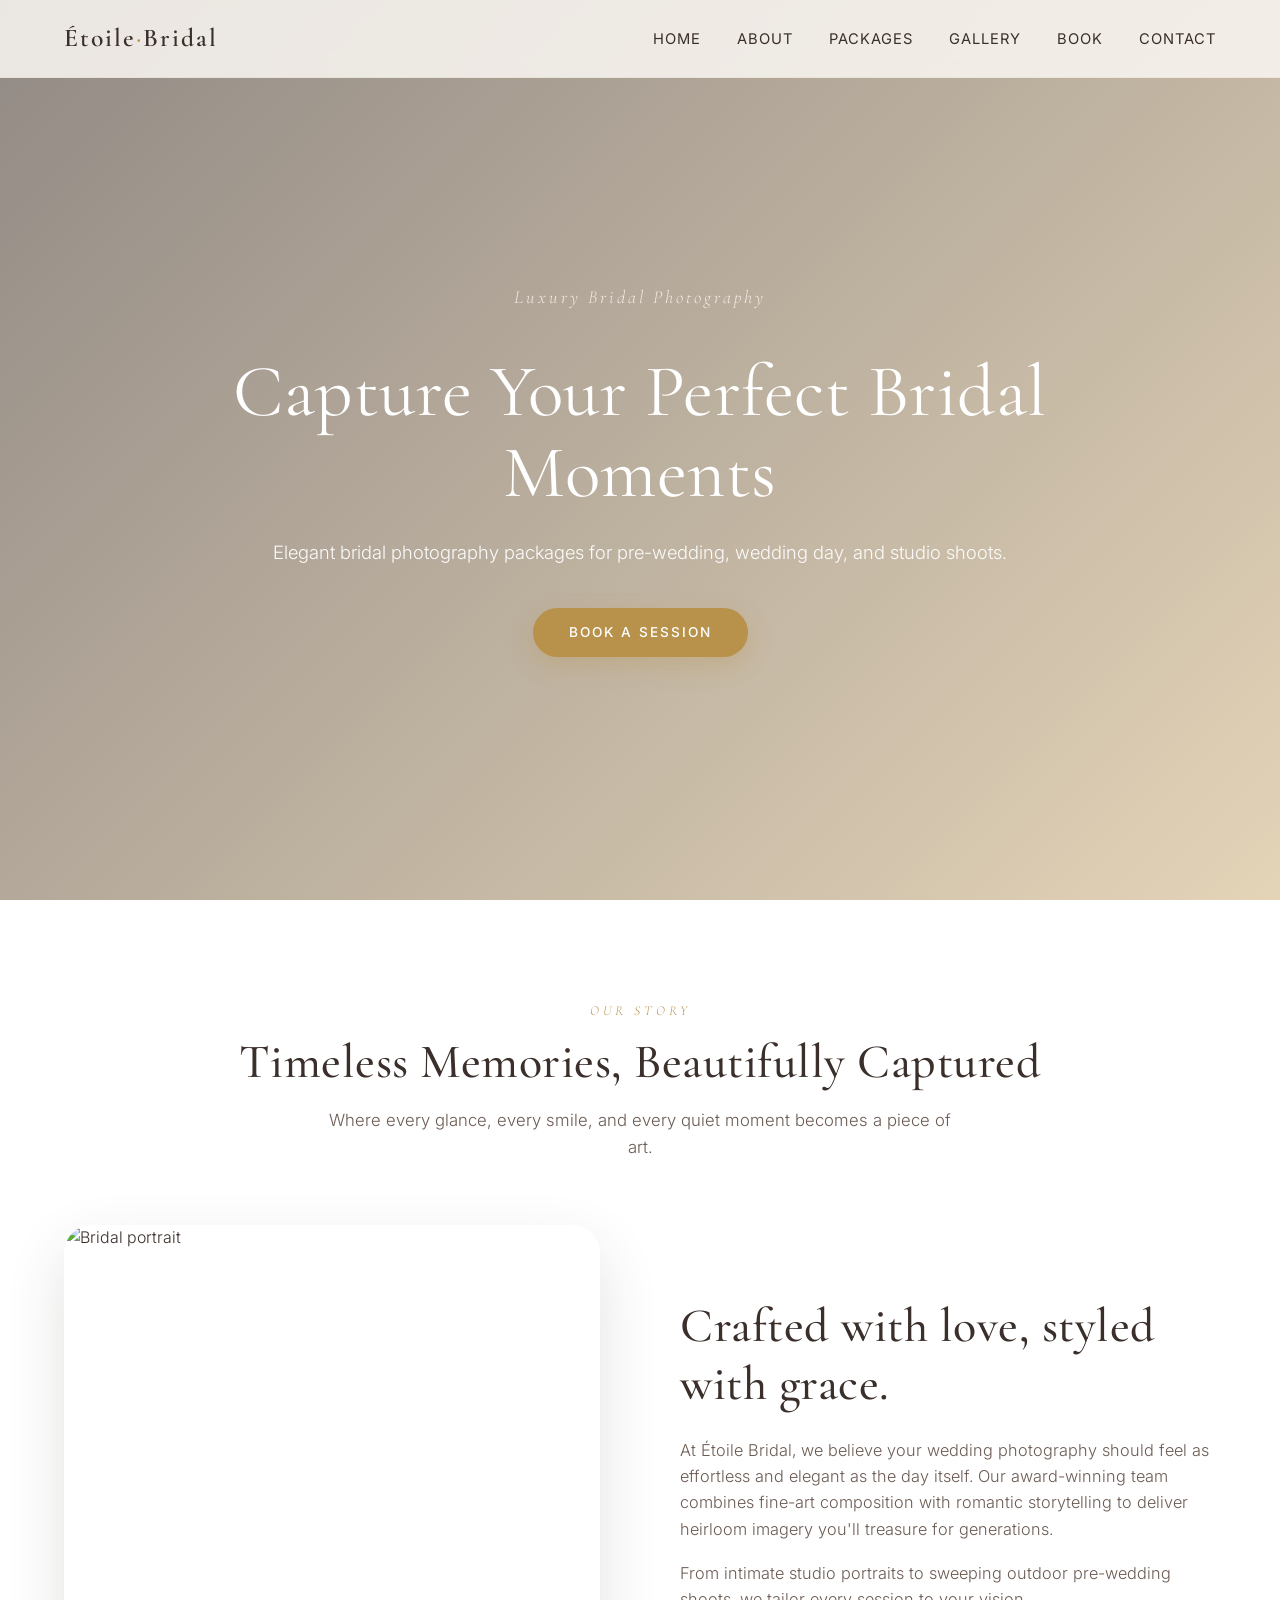
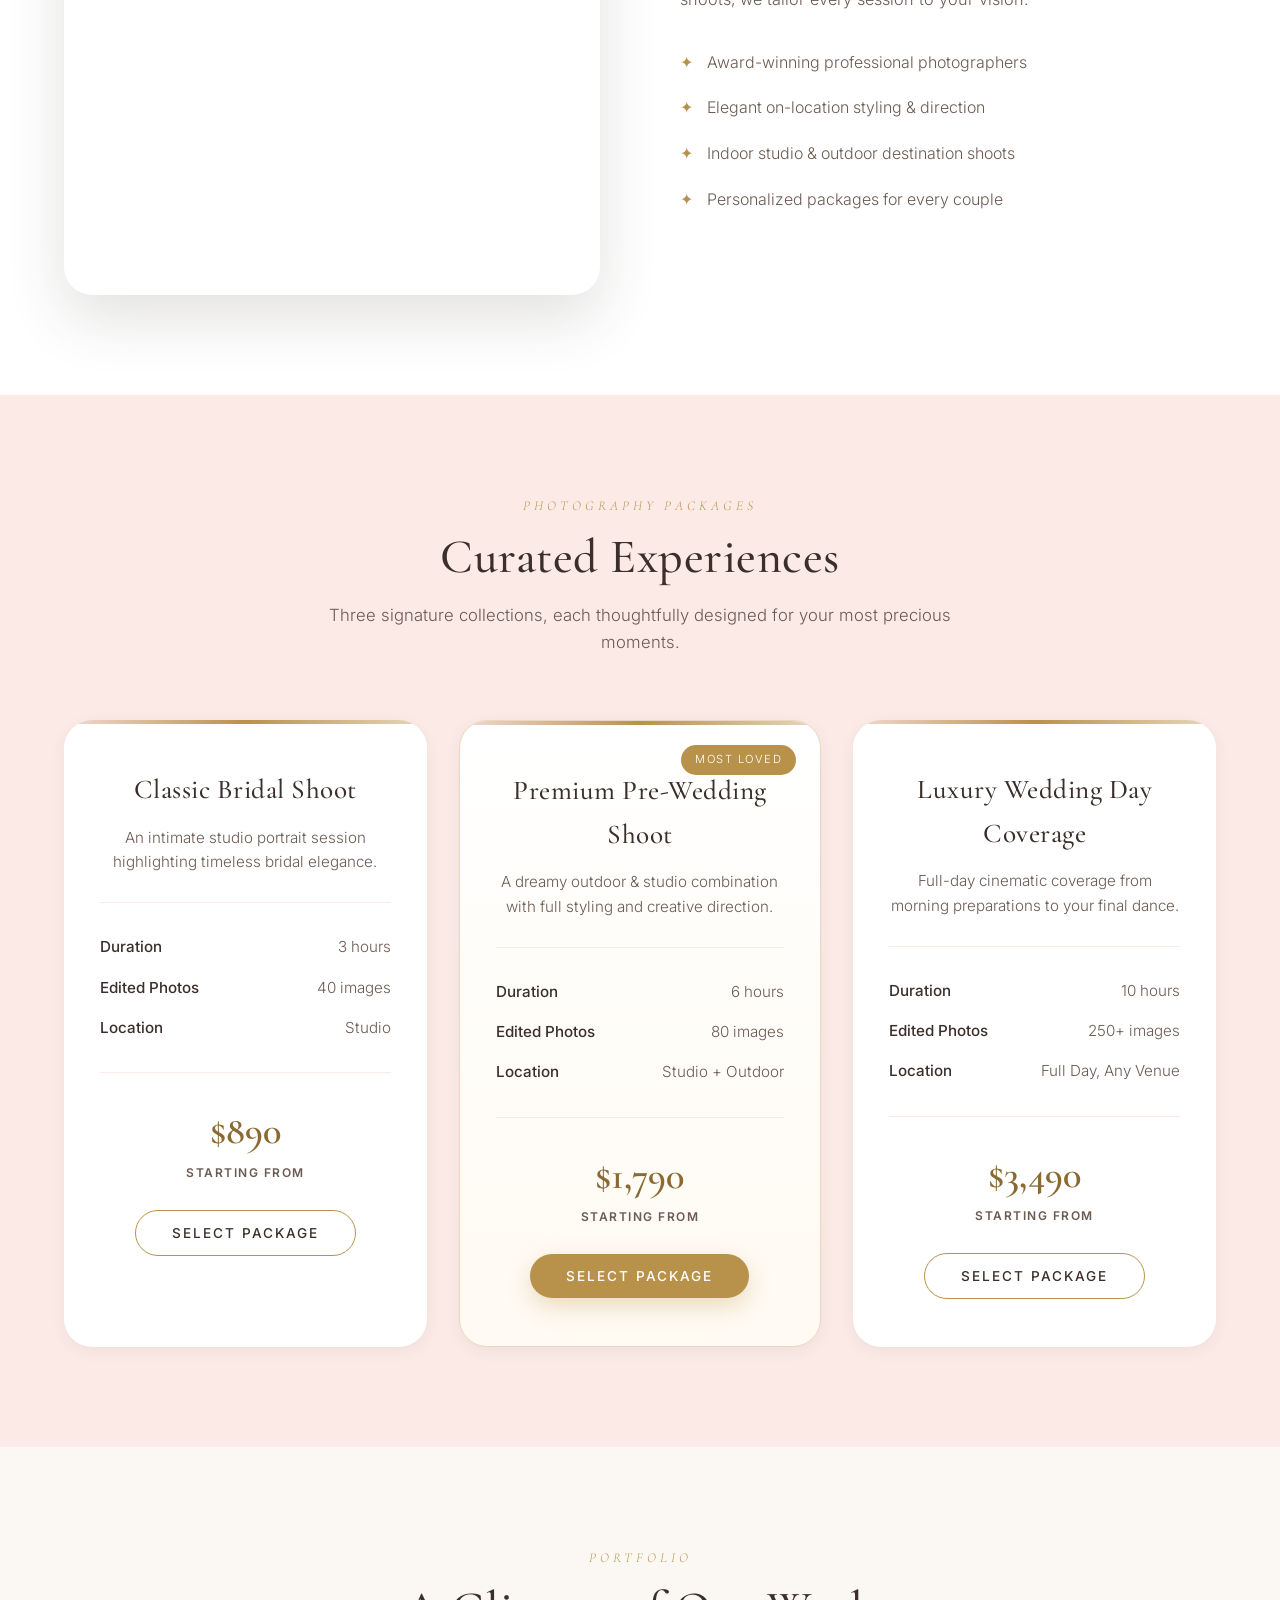
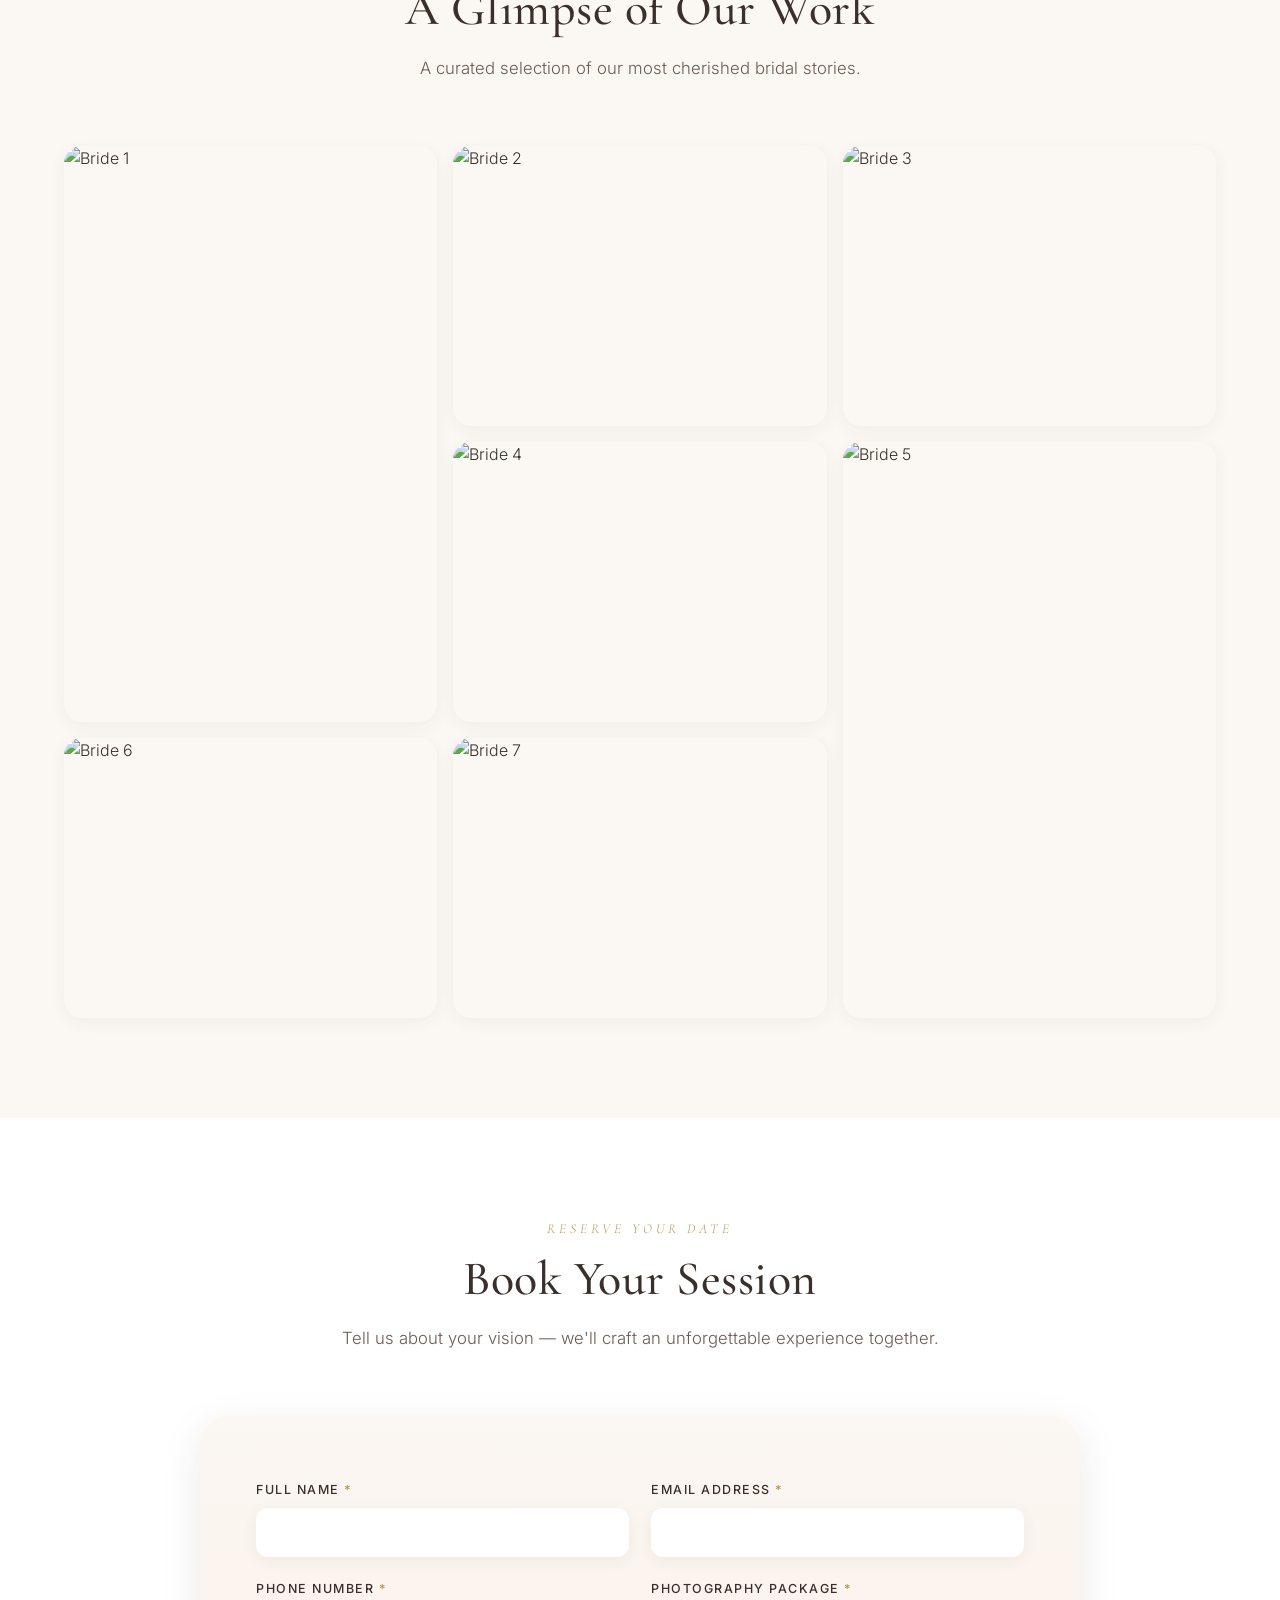
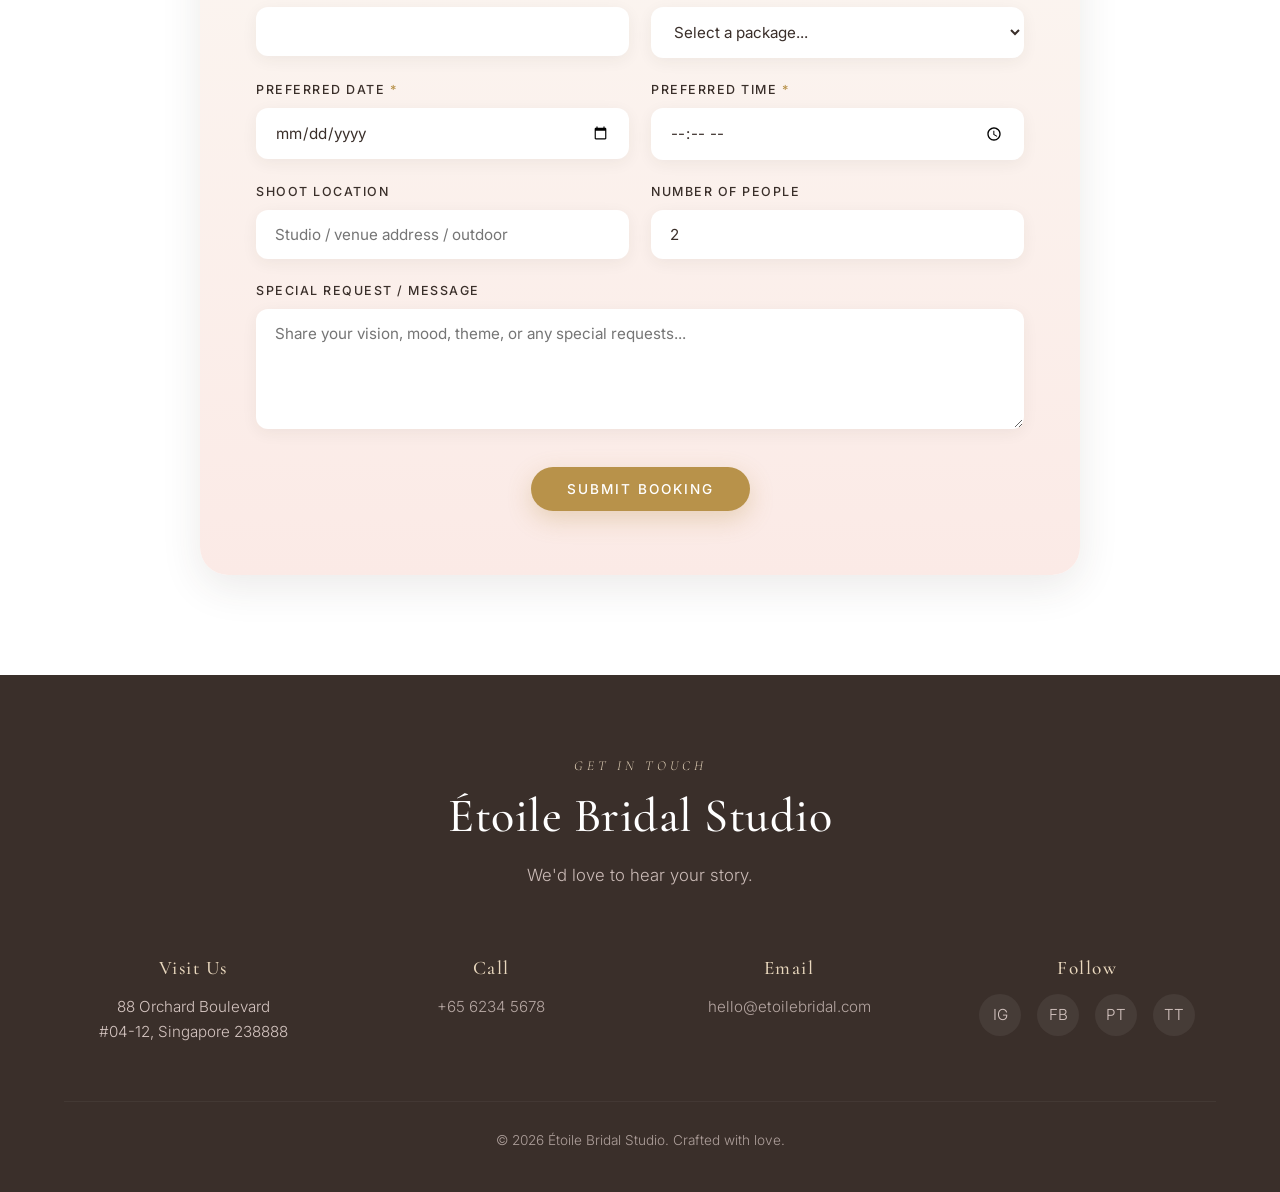
==== bride-booking/index.html @ 11cdf75c "chore: reorganize into per-project folders and add bride-booking - Move lead-generator files into le" ====
<!DOCTYPE html>
<html lang="en">
<head>
<meta charset="UTF-8" />
<meta name="viewport" content="width=device-width, initial-scale=1.0" />
<title>Étoile Bridal — Luxury Bridal Photography</title>
<link rel="preconnect" href="https://fonts.googleapis.com">
<link rel="preconnect" href="https://fonts.gstatic.com" crossorigin>
<link href="https://fonts.googleapis.com/css2?family=Cormorant+Garamond:wght@400;500;600;700&family=Inter:wght@300;400;500;600&display=swap" rel="stylesheet">
<style>
  :root {
    --blush: #f5d9d4;
    --blush-soft: #fbeae6;
    --ivory: #fbf7f2;
    --champagne: #e9d8be;
    --beige: #d9c4a7;
    --gold: #b8924a;
    --gold-dark: #8a6a31;
    --text: #3a2f2a;
    --text-soft: #6b5b53;
    --white: #ffffff;
    --shadow-sm: 0 4px 16px rgba(58, 47, 42, 0.06);
    --shadow-md: 0 12px 40px rgba(58, 47, 42, 0.10);
    --shadow-lg: 0 24px 60px rgba(58, 47, 42, 0.14);
    --radius: 18px;
    --radius-lg: 28px;
    --serif: 'Cormorant Garamond', 'Times New Roman', serif;
    --sans: 'Inter', system-ui, -apple-system, sans-serif;
  }

  * { box-sizing: border-box; margin: 0; padding: 0; }
  html { scroll-behavior: smooth; }
  body {
    font-family: var(--sans);
    color: var(--text);
    background: var(--ivory);
    line-height: 1.6;
    font-weight: 300;
    -webkit-font-smoothing: antialiased;
  }
  img { display: block; max-width: 100%; }

  h1, h2, h3 {
    font-family: var(--serif);
    font-weight: 500;
    color: var(--text);
    letter-spacing: 0.5px;
  }
  h1 { font-size: clamp(2.4rem, 6vw, 4.6rem); line-height: 1.1; }
  h2 { font-size: clamp(2rem, 4vw, 3rem); line-height: 1.2; }
  h3 { font-size: 1.5rem; }

  .container {
    max-width: 1200px;
    margin: 0 auto;
    padding: 0 24px;
  }

  /* ===== Navigation ===== */
  .nav {
    position: fixed;
    top: 0; left: 0; right: 0;
    background: rgba(251, 247, 242, 0.85);
    backdrop-filter: blur(14px);
    -webkit-backdrop-filter: blur(14px);
    z-index: 1000;
    transition: box-shadow 0.3s ease, background 0.3s ease;
    border-bottom: 1px solid rgba(184, 146, 74, 0.08);
  }
  .nav.scrolled { box-shadow: var(--shadow-sm); background: rgba(251, 247, 242, 0.95); }
  .nav-inner {
    display: flex;
    align-items: center;
    justify-content: space-between;
    padding: 18px 24px;
    max-width: 1200px;
    margin: 0 auto;
  }
  .logo {
    font-family: var(--serif);
    font-size: 1.6rem;
    font-weight: 600;
    color: var(--text);
    letter-spacing: 2px;
    text-decoration: none;
  }
  .logo span { color: var(--gold); font-style: italic; }

  .nav-links {
    display: flex;
    gap: 36px;
    list-style: none;
  }
  .nav-links a {
    color: var(--text);
    text-decoration: none;
    font-size: 0.92rem;
    font-weight: 400;
    letter-spacing: 1px;
    text-transform: uppercase;
    position: relative;
    transition: color 0.25s;
  }
  .nav-links a::after {
    content: '';
    position: absolute;
    left: 0; bottom: -6px;
    width: 0; height: 1px;
    background: var(--gold);
    transition: width 0.3s ease;
  }
  .nav-links a:hover { color: var(--gold); }
  .nav-links a:hover::after { width: 100%; }

  .hamburger {
    display: none;
    background: none;
    border: none;
    cursor: pointer;
    width: 32px;
    height: 32px;
    flex-direction: column;
    justify-content: center;
    gap: 6px;
  }
  .hamburger span {
    display: block;
    width: 24px;
    height: 1.5px;
    background: var(--text);
    transition: all 0.3s ease;
  }
  .hamburger.active span:nth-child(1) { transform: translateY(8px) rotate(45deg); }
  .hamburger.active span:nth-child(2) { opacity: 0; }
  .hamburger.active span:nth-child(3) { transform: translateY(-7px) rotate(-45deg); }

  /* ===== Buttons ===== */
  .btn {
    display: inline-block;
    padding: 14px 36px;
    font-family: var(--sans);
    font-size: 0.85rem;
    font-weight: 500;
    letter-spacing: 2px;
    text-transform: uppercase;
    text-decoration: none;
    border: none;
    cursor: pointer;
    border-radius: 50px;
    transition: all 0.3s ease;
  }
  .btn-primary {
    background: var(--gold);
    color: var(--white);
    box-shadow: 0 8px 24px rgba(184, 146, 74, 0.3);
  }
  .btn-primary:hover {
    background: var(--gold-dark);
    transform: translateY(-2px);
    box-shadow: 0 12px 32px rgba(184, 146, 74, 0.4);
  }
  .btn-outline {
    background: transparent;
    color: var(--text);
    border: 1.5px solid var(--gold);
  }
  .btn-outline:hover {
    background: var(--gold);
    color: var(--white);
  }

  /* ===== Hero ===== */
  .hero {
    position: relative;
    min-height: 100vh;
    display: flex;
    align-items: center;
    justify-content: center;
    text-align: center;
    color: var(--white);
    overflow: hidden;
    padding: 120px 24px 80px;
  }
  .hero::before {
    content: '';
    position: absolute;
    inset: 0;
    background-image: url('https://images.unsplash.com/photo-1519741497674-611481863552?auto=format&fit=crop&w=2000&q=80');
    background-size: cover;
    background-position: center;
    z-index: -2;
  }
  .hero::after {
    content: '';
    position: absolute;
    inset: 0;
    background: linear-gradient(135deg, rgba(58, 47, 42, 0.55), rgba(184, 146, 74, 0.35));
    z-index: -1;
  }
  .hero-content { max-width: 820px; }
  .hero-eyebrow {
    font-family: var(--serif);
    font-style: italic;
    font-size: 1.2rem;
    color: var(--blush-soft);
    margin-bottom: 18px;
    letter-spacing: 3px;
  }
  .hero h1 {
    color: var(--white);
    margin-bottom: 24px;
    font-weight: 400;
  }
  .hero p {
    font-size: 1.15rem;
    margin-bottom: 40px;
    opacity: 0.95;
    font-weight: 300;
  }

  /* ===== Section base ===== */
  section {
    padding: 100px 0;
  }
  .section-eyebrow {
    text-align: center;
    font-family: var(--serif);
    font-style: italic;
    color: var(--gold);
    letter-spacing: 4px;
    text-transform: uppercase;
    font-size: 0.85rem;
    margin-bottom: 12px;
  }
  .section-title {
    text-align: center;
    margin-bottom: 16px;
  }
  .section-subtitle {
    text-align: center;
    color: var(--text-soft);
    max-width: 640px;
    margin: 0 auto 64px;
    font-size: 1.05rem;
  }

  /* ===== About ===== */
  .about { background: var(--white); }
  .about-grid {
    display: grid;
    grid-template-columns: 1fr 1fr;
    gap: 80px;
    align-items: center;
  }
  .about-image {
    position: relative;
    border-radius: var(--radius-lg);
    overflow: hidden;
    box-shadow: var(--shadow-lg);
    aspect-ratio: 4/5;
  }
  .about-image img { width: 100%; height: 100%; object-fit: cover; }
  .about-text h2 { margin-bottom: 24px; }
  .about-text p {
    color: var(--text-soft);
    margin-bottom: 18px;
    font-size: 1.02rem;
  }
  .about-features {
    list-style: none;
    margin-top: 28px;
  }
  .about-features li {
    padding: 10px 0;
    color: var(--text-soft);
    display: flex;
    align-items: center;
    gap: 14px;
  }
  .about-features li::before {
    content: '✦';
    color: var(--gold);
    font-size: 1rem;
  }

  /* ===== Packages ===== */
  .packages { background: var(--blush-soft); }
  .package-grid {
    display: grid;
    grid-template-columns: repeat(auto-fit, minmax(300px, 1fr));
    gap: 32px;
  }
  .package-card {
    background: var(--white);
    border-radius: var(--radius-lg);
    padding: 48px 36px;
    text-align: center;
    box-shadow: var(--shadow-sm);
    transition: transform 0.4s ease, box-shadow 0.4s ease;
    position: relative;
    overflow: hidden;
  }
  .package-card::before {
    content: '';
    position: absolute;
    top: 0; left: 0; right: 0;
    height: 4px;
    background: linear-gradient(90deg, var(--blush), var(--gold), var(--champagne));
  }
  .package-card:hover {
    transform: translateY(-10px);
    box-shadow: var(--shadow-lg);
  }
  .package-card.featured {
    background: linear-gradient(180deg, var(--white), #fffaf2);
    border: 1px solid var(--champagne);
  }
  .package-badge {
    position: absolute;
    top: 24px;
    right: 24px;
    background: var(--gold);
    color: var(--white);
    font-size: 0.7rem;
    letter-spacing: 1.5px;
    text-transform: uppercase;
    padding: 6px 14px;
    border-radius: 50px;
  }
  .package-card h3 {
    margin-bottom: 14px;
    font-size: 1.7rem;
  }
  .package-desc {
    color: var(--text-soft);
    font-size: 0.95rem;
    margin-bottom: 28px;
    min-height: 48px;
  }
  .package-meta {
    list-style: none;
    margin: 28px 0;
    text-align: left;
    border-top: 1px solid var(--blush-soft);
    border-bottom: 1px solid var(--blush-soft);
    padding: 24px 0;
  }
  .package-meta li {
    padding: 8px 0;
    color: var(--text-soft);
    font-size: 0.95rem;
    display: flex;
    justify-content: space-between;
  }
  .package-meta li span:first-child { color: var(--text); font-weight: 500; }
  .package-price {
    font-family: var(--serif);
    font-size: 2.4rem;
    color: var(--gold-dark);
    margin: 18px 0 6px;
    font-weight: 600;
  }
  .package-price small {
    font-family: var(--sans);
    font-size: 0.75rem;
    color: var(--text-soft);
    letter-spacing: 1.5px;
    text-transform: uppercase;
    display: block;
    margin-bottom: 28px;
  }

  /* ===== Gallery ===== */
  .gallery { background: var(--ivory); }
  .gallery-grid {
    display: grid;
    grid-template-columns: repeat(3, 1fr);
    grid-auto-rows: 280px;
    gap: 16px;
  }
  .gallery-item {
    position: relative;
    overflow: hidden;
    border-radius: var(--radius);
    cursor: pointer;
    box-shadow: var(--shadow-sm);
  }
  .gallery-item.tall { grid-row: span 2; }
  .gallery-item img {
    width: 100%;
    height: 100%;
    object-fit: cover;
    transition: transform 0.7s ease;
  }
  .gallery-item::after {
    content: '';
    position: absolute;
    inset: 0;
    background: linear-gradient(180deg, transparent 50%, rgba(58, 47, 42, 0.5));
    opacity: 0;
    transition: opacity 0.4s ease;
  }
  .gallery-item:hover img { transform: scale(1.08); }
  .gallery-item:hover::after { opacity: 1; }

  /* ===== Booking ===== */
  .booking { background: var(--white); }
  .booking-wrap {
    max-width: 880px;
    margin: 0 auto;
    background: linear-gradient(180deg, var(--ivory), var(--blush-soft));
    border-radius: var(--radius-lg);
    padding: 64px 56px;
    box-shadow: var(--shadow-md);
  }
  .form-grid {
    display: grid;
    grid-template-columns: 1fr 1fr;
    gap: 22px;
  }
  .form-group { display: flex; flex-direction: column; }
  .form-group.full { grid-column: 1 / -1; }
  .form-group label {
    font-size: 0.78rem;
    text-transform: uppercase;
    letter-spacing: 1.5px;
    color: var(--text);
    margin-bottom: 8px;
    font-weight: 500;
  }
  .form-group label .req { color: var(--gold); }
  .form-group input,
  .form-group select,
  .form-group textarea {
    padding: 14px 18px;
    background: var(--white);
    border: 1.5px solid transparent;
    border-radius: 12px;
    font-family: var(--sans);
    font-size: 0.95rem;
    color: var(--text);
    transition: border-color 0.25s, box-shadow 0.25s;
    box-shadow: var(--shadow-sm);
  }
  .form-group input:focus,
  .form-group select:focus,
  .form-group textarea:focus {
    outline: none;
    border-color: var(--gold);
    box-shadow: 0 0 0 4px rgba(184, 146, 74, 0.12);
  }
  .form-group input.error,
  .form-group select.error,
  .form-group textarea.error {
    border-color: #d97373;
  }
  .form-group textarea { resize: vertical; min-height: 120px; }
  .form-error {
    color: #c45a5a;
    font-size: 0.8rem;
    margin-top: 6px;
    display: none;
  }
  .form-group.invalid .form-error { display: block; }
  .form-submit {
    grid-column: 1 / -1;
    text-align: center;
    margin-top: 16px;
  }
  .success-message {
    display: none;
    background: linear-gradient(135deg, var(--champagne), var(--blush));
    border-radius: var(--radius);
    padding: 40px;
    text-align: center;
    margin-top: 24px;
  }
  .success-message.show { display: block; animation: fadeUp 0.5s ease; }
  .success-message h3 { color: var(--gold-dark); margin-bottom: 10px; }
  .success-message p { color: var(--text); }

  /* ===== Contact ===== */
  .contact {
    background: var(--text);
    color: var(--blush-soft);
    padding: 80px 0 40px;
  }
  .contact .section-eyebrow { color: var(--champagne); }
  .contact .section-title { color: var(--white); }
  .contact-grid {
    display: grid;
    grid-template-columns: repeat(auto-fit, minmax(220px, 1fr));
    gap: 40px;
    margin-bottom: 56px;
    text-align: center;
  }
  .contact-item h4 {
    font-family: var(--serif);
    color: var(--champagne);
    font-size: 1.2rem;
    margin-bottom: 10px;
    font-weight: 500;
    letter-spacing: 1.5px;
  }
  .contact-item p, .contact-item a {
    color: var(--blush-soft);
    text-decoration: none;
    opacity: 0.8;
    font-size: 0.95rem;
    line-height: 1.7;
  }
  .contact-item a:hover { color: var(--white); opacity: 1; }
  .socials {
    display: flex;
    gap: 16px;
    justify-content: center;
  }
  .socials a {
    width: 42px; height: 42px;
    border-radius: 50%;
    background: rgba(255,255,255,0.08);
    display: flex;
    align-items: center;
    justify-content: center;
    transition: background 0.3s, transform 0.3s;
    color: var(--blush-soft);
    text-decoration: none;
    font-size: 0.95rem;
  }
  .socials a:hover {
    background: var(--gold);
    color: var(--white);
    transform: translateY(-3px);
  }
  .footer-bottom {
    border-top: 1px solid rgba(255,255,255,0.08);
    padding-top: 28px;
    text-align: center;
    font-size: 0.85rem;
    opacity: 0.6;
  }

  /* ===== Animations ===== */
  @keyframes fadeUp {
    from { opacity: 0; transform: translateY(30px); }
    to { opacity: 1; transform: translateY(0); }
  }
  .reveal {
    opacity: 0;
    transform: translateY(30px);
    transition: opacity 0.8s ease, transform 0.8s ease;
  }
  .reveal.visible {
    opacity: 1;
    transform: translateY(0);
  }

  /* ===== Responsive ===== */
  @media (max-width: 900px) {
    .about-grid { grid-template-columns: 1fr; gap: 48px; }
    .form-grid { grid-template-columns: 1fr; }
    .booking-wrap { padding: 48px 28px; }
    .gallery-grid {
      grid-template-columns: repeat(2, 1fr);
      grid-auto-rows: 220px;
    }
    section { padding: 70px 0; }
  }
  @media (max-width: 720px) {
    .hamburger { display: flex; }
    .nav-links {
      position: absolute;
      top: 100%;
      left: 0; right: 0;
      flex-direction: column;
      background: var(--ivory);
      gap: 0;
      padding: 0;
      max-height: 0;
      overflow: hidden;
      transition: max-height 0.4s ease;
      box-shadow: var(--shadow-sm);
    }
    .nav-links.open { max-height: 400px; }
    .nav-links li {
      width: 100%;
      text-align: center;
      border-bottom: 1px solid rgba(184, 146, 74, 0.08);
    }
    .nav-links a {
      display: block;
      padding: 18px 0;
    }
    .gallery-grid {
      grid-template-columns: 1fr;
      grid-auto-rows: 240px;
    }
    .gallery-item.tall { grid-row: span 1; }
    .hero p { font-size: 1rem; }
  }
</style>
</head>
<body>

<!-- ===== Navigation ===== -->
<nav class="nav" id="nav">
  <div class="nav-inner">
    <a href="#home" class="logo">Étoile<span>·</span>Bridal</a>
    <ul class="nav-links" id="navLinks">
      <li><a href="#home">Home</a></li>
      <li><a href="#about">About</a></li>
      <li><a href="#packages">Packages</a></li>
      <li><a href="#gallery">Gallery</a></li>
      <li><a href="#booking">Book</a></li>
      <li><a href="#contact">Contact</a></li>
    </ul>
    <button class="hamburger" id="hamburger" aria-label="Menu">
      <span></span><span></span><span></span>
    </button>
  </div>
</nav>

<!-- ===== Hero ===== -->
<header class="hero" id="home">
  <div class="hero-content">
    <p class="hero-eyebrow">Luxury Bridal Photography</p>
    <h1>Capture Your Perfect Bridal Moments</h1>
    <p>Elegant bridal photography packages for pre-wedding, wedding day, and studio shoots.</p>
    <a href="#booking" class="btn btn-primary cta-book">Book a Session</a>
  </div>
</header>

<!-- ===== About ===== -->
<section class="about" id="about">
  <div class="container">
    <p class="section-eyebrow reveal">Our Story</p>
    <h2 class="section-title reveal">Timeless Memories, Beautifully Captured</h2>
    <p class="section-subtitle reveal">Where every glance, every smile, and every quiet moment becomes a piece of art.</p>
    <div class="about-grid">
      <div class="about-image reveal">
        <img src="https://images.unsplash.com/photo-1606800052052-a08af7148866?auto=format&fit=crop&w=900&q=80" alt="Bridal portrait" />
      </div>
      <div class="about-text reveal">
        <h2>Crafted with love, styled with grace.</h2>
        <p>At Étoile Bridal, we believe your wedding photography should feel as effortless and elegant as the day itself. Our award-winning team combines fine-art composition with romantic storytelling to deliver heirloom imagery you'll treasure for generations.</p>
        <p>From intimate studio portraits to sweeping outdoor pre-wedding shoots, we tailor every session to your vision.</p>
        <ul class="about-features">
          <li>Award-winning professional photographers</li>
          <li>Elegant on-location styling & direction</li>
          <li>Indoor studio & outdoor destination shoots</li>
          <li>Personalized packages for every couple</li>
        </ul>
      </div>
    </div>
  </div>
</section>

<!-- ===== Packages ===== -->
<section class="packages" id="packages">
  <div class="container">
    <p class="section-eyebrow reveal">Photography Packages</p>
    <h2 class="section-title reveal">Curated Experiences</h2>
    <p class="section-subtitle reveal">Three signature collections, each thoughtfully designed for your most precious moments.</p>
    <div class="package-grid">

      <div class="package-card reveal">
        <h3>Classic Bridal Shoot</h3>
        <p class="package-desc">An intimate studio portrait session highlighting timeless bridal elegance.</p>
        <ul class="package-meta">
          <li><span>Duration</span><span>3 hours</span></li>
          <li><span>Edited Photos</span><span>40 images</span></li>
          <li><span>Location</span><span>Studio</span></li>
        </ul>
        <div class="package-price">$890<small>Starting from</small></div>
        <button class="btn btn-outline select-package" data-package="Classic Bridal Shoot">Select Package</button>
      </div>

      <div class="package-card featured reveal">
        <span class="package-badge">Most Loved</span>
        <h3>Premium Pre-Wedding Shoot</h3>
        <p class="package-desc">A dreamy outdoor & studio combination with full styling and creative direction.</p>
        <ul class="package-meta">
          <li><span>Duration</span><span>6 hours</span></li>
          <li><span>Edited Photos</span><span>80 images</span></li>
          <li><span>Location</span><span>Studio + Outdoor</span></li>
        </ul>
        <div class="package-price">$1,790<small>Starting from</small></div>
        <button class="btn btn-primary select-package" data-package="Premium Pre-Wedding Shoot">Select Package</button>
      </div>

      <div class="package-card reveal">
        <h3>Luxury Wedding Day Coverage</h3>
        <p class="package-desc">Full-day cinematic coverage from morning preparations to your final dance.</p>
        <ul class="package-meta">
          <li><span>Duration</span><span>10 hours</span></li>
          <li><span>Edited Photos</span><span>250+ images</span></li>
          <li><span>Location</span><span>Full Day, Any Venue</span></li>
        </ul>
        <div class="package-price">$3,490<small>Starting from</small></div>
        <button class="btn btn-outline select-package" data-package="Luxury Wedding Day Coverage">Select Package</button>
      </div>

    </div>
  </div>
</section>

<!-- ===== Gallery ===== -->
<section class="gallery" id="gallery">
  <div class="container">
    <p class="section-eyebrow reveal">Portfolio</p>
    <h2 class="section-title reveal">A Glimpse of Our Work</h2>
    <p class="section-subtitle reveal">A curated selection of our most cherished bridal stories.</p>
    <div class="gallery-grid">
      <div class="gallery-item tall reveal"><img src="https://images.unsplash.com/photo-1519741497674-611481863552?auto=format&fit=crop&w=800&q=80" alt="Bride 1"/></div>
      <div class="gallery-item reveal"><img src="https://images.unsplash.com/photo-1525258946800-98cfd641d0de?auto=format&fit=crop&w=800&q=80" alt="Bride 2"/></div>
      <div class="gallery-item reveal"><img src="https://images.unsplash.com/photo-1591604466107-ec97de577aff?auto=format&fit=crop&w=800&q=80" alt="Bride 3"/></div>
      <div class="gallery-item reveal"><img src="https://images.unsplash.com/photo-1606216794074-735e91aa2c92?auto=format&fit=crop&w=800&q=80" alt="Bride 4"/></div>
      <div class="gallery-item tall reveal"><img src="https://images.unsplash.com/photo-1583939003579-730e3918a45a?auto=format&fit=crop&w=800&q=80" alt="Bride 5"/></div>
      <div class="gallery-item reveal"><img src="https://images.unsplash.com/photo-1594552072238-7d6df0871d2c?auto=format&fit=crop&w=800&q=80" alt="Bride 6"/></div>
      <div class="gallery-item reveal"><img src="https://images.unsplash.com/photo-1465495976277-4387d4b0b4c6?auto=format&fit=crop&w=800&q=80" alt="Bride 7"/></div>
    </div>
  </div>
</section>

<!-- ===== Booking ===== -->
<section class="booking" id="booking">
  <div class="container">
    <p class="section-eyebrow reveal">Reserve Your Date</p>
    <h2 class="section-title reveal">Book Your Session</h2>
    <p class="section-subtitle reveal">Tell us about your vision — we'll craft an unforgettable experience together.</p>

    <div class="booking-wrap reveal">
      <form id="bookingForm" novalidate>
        <div class="form-grid">

          <div class="form-group">
            <label for="fullName">Full Name <span class="req">*</span></label>
            <input type="text" id="fullName" name="fullName" required />
            <span class="form-error">Please enter your full name.</span>
          </div>

          <div class="form-group">
            <label for="email">Email Address <span class="req">*</span></label>
            <input type="email" id="email" name="email" required />
            <span class="form-error">Please enter a valid email.</span>
          </div>

          <div class="form-group">
            <label for="phone">Phone Number <span class="req">*</span></label>
            <input type="tel" id="phone" name="phone" required />
            <span class="form-error">Please enter your phone number.</span>
          </div>

          <div class="form-group">
            <label for="package">Photography Package <span class="req">*</span></label>
            <select id="package" name="package" required>
              <option value="">Select a package...</option>
              <option value="Classic Bridal Shoot">Classic Bridal Shoot</option>
              <option value="Premium Pre-Wedding Shoot">Premium Pre-Wedding Shoot</option>
              <option value="Luxury Wedding Day Coverage">Luxury Wedding Day Coverage</option>
            </select>
            <span class="form-error">Please choose a package.</span>
          </div>

          <div class="form-group">
            <label for="date">Preferred Date <span class="req">*</span></label>
            <input type="date" id="date" name="date" required />
            <span class="form-error">Please select a date.</span>
          </div>

          <div class="form-group">
            <label for="time">Preferred Time <span class="req">*</span></label>
            <input type="time" id="time" name="time" required />
            <span class="form-error">Please select a time.</span>
          </div>

          <div class="form-group">
            <label for="location">Shoot Location</label>
            <input type="text" id="location" name="location" placeholder="Studio / venue address / outdoor" />
          </div>

          <div class="form-group">
            <label for="people">Number of People</label>
            <input type="number" id="people" name="people" min="1" value="2" />
          </div>

          <div class="form-group full">
            <label for="message">Special Request / Message</label>
            <textarea id="message" name="message" placeholder="Share your vision, mood, theme, or any special requests..."></textarea>
          </div>

          <div class="form-submit">
            <button type="submit" class="btn btn-primary">Submit Booking</button>
          </div>

        </div>
      </form>

      <div class="success-message" id="successMessage">
        <h3>✦ Thank You ✦</h3>
        <p>Your booking request has been received. Our team will contact you within 24 hours to confirm the details.</p>
      </div>
    </div>
  </div>
</section>

<!-- ===== Contact / Footer ===== -->
<footer class="contact" id="contact">
  <div class="container">
    <p class="section-eyebrow">Get In Touch</p>
    <h2 class="section-title">Étoile Bridal Studio</h2>
    <p class="section-subtitle" style="color: rgba(251,234,230,0.75)">We'd love to hear your story.</p>

    <div class="contact-grid">
      <div class="contact-item">
        <h4>Visit Us</h4>
        <p>88 Orchard Boulevard<br/>#04-12, Singapore 238888</p>
      </div>
      <div class="contact-item">
        <h4>Call</h4>
        <p><a href="tel:+6562345678">+65 6234 5678</a></p>
      </div>
      <div class="contact-item">
        <h4>Email</h4>
        <p><a href="mailto:hello@etoilebridal.com">hello@etoilebridal.com</a></p>
      </div>
      <div class="contact-item">
        <h4>Follow</h4>
        <div class="socials">
          <a href="#" aria-label="Instagram">IG</a>
          <a href="#" aria-label="Facebook">FB</a>
          <a href="#" aria-label="Pinterest">PT</a>
          <a href="#" aria-label="TikTok">TT</a>
        </div>
      </div>
    </div>

    <div class="footer-bottom">
      © 2026 Étoile Bridal Studio. Crafted with love.
    </div>
  </div>
</footer>

<script>
(() => {
  // Formsubmit endpoint — first submission triggers a confirmation email
  // to this address. After confirming, all bookings will be delivered.
  const FORMSUBMIT_ENDPOINT = 'https://formsubmit.co/ajax/angch@tertiaryinfotech.com';

  // Sticky nav shadow on scroll
  const nav = document.getElementById('nav');
  window.addEventListener('scroll', () => {
    nav.classList.toggle('scrolled', window.scrollY > 20);
  });

  // Mobile menu toggle
  const hamburger = document.getElementById('hamburger');
  const navLinks = document.getElementById('navLinks');
  hamburger.addEventListener('click', () => {
    hamburger.classList.toggle('active');
    navLinks.classList.toggle('open');
  });
  navLinks.querySelectorAll('a').forEach(a => {
    a.addEventListener('click', () => {
      hamburger.classList.remove('active');
      navLinks.classList.remove('open');
    });
  });

  // Package selection auto-fills dropdown
  document.querySelectorAll('.select-package').forEach(btn => {
    btn.addEventListener('click', () => {
      const pkg = btn.dataset.package;
      const select = document.getElementById('package');
      select.value = pkg;
      select.closest('.form-group').classList.remove('invalid');
      document.getElementById('booking').scrollIntoView({ behavior: 'smooth' });
    });
  });

  // Reveal on scroll
  const io = new IntersectionObserver((entries) => {
    entries.forEach(e => {
      if (e.isIntersecting) {
        e.target.classList.add('visible');
        io.unobserve(e.target);
      }
    });
  }, { threshold: 0.12 });
  document.querySelectorAll('.reveal').forEach(el => io.observe(el));

  // Booking form validation + submission
  const form = document.getElementById('bookingForm');
  const success = document.getElementById('successMessage');
  const requiredIds = ['fullName', 'email', 'phone', 'package', 'date', 'time'];

  const validateField = (id) => {
    const el = document.getElementById(id);
    const group = el.closest('.form-group');
    let valid = el.value.trim() !== '';
    if (id === 'email' && valid) {
      valid = /^[^\s@]+@[^\s@]+\.[^\s@]+$/.test(el.value.trim());
    }
    group.classList.toggle('invalid', !valid);
    el.classList.toggle('error', !valid);
    return valid;
  };

  requiredIds.forEach(id => {
    document.getElementById(id).addEventListener('input', () => validateField(id));
    document.getElementById(id).addEventListener('change', () => validateField(id));
  });

  const submitBtn = form.querySelector('button[type="submit"]');
  const originalBtnText = submitBtn.textContent;
  const showSuccess = () => {
    form.style.display = 'none';
    success.classList.add('show');
    success.scrollIntoView({ behavior: 'smooth', block: 'center' });
  };

  form.addEventListener('submit', async (e) => {
    e.preventDefault();
    const allValid = requiredIds.map(validateField).every(Boolean);
    if (!allValid) {
      const firstInvalid = form.querySelector('.form-group.invalid');
      if (firstInvalid) firstInvalid.scrollIntoView({ behavior: 'smooth', block: 'center' });
      return;
    }
    const data = Object.fromEntries(new FormData(form).entries());
    console.log('New Bridal Booking Submission:', data);

    submitBtn.disabled = true;
    submitBtn.textContent = 'Sending…';
    try {
      const res = await fetch(FORMSUBMIT_ENDPOINT, {
        method: 'POST',
        headers: { 'Content-Type': 'application/json', 'Accept': 'application/json' },
        body: JSON.stringify({
          _subject: `New Bridal Booking — ${data.fullName}`,
          _template: 'table',
          'Full Name': data.fullName,
          'Email': data.email,
          'Phone': data.phone,
          'Package': data.package,
          'Preferred Date': data.date,
          'Preferred Time': data.time,
          'Location': data.location || '—',
          'Number of People': data.people || '—',
          'Message': data.message || '—',
        }),
      });
      if (!res.ok) throw new Error('Network response was not ok');
      showSuccess();
    } catch (err) {
      console.error('Booking send failed:', err);
      alert('Sorry — we couldn’t send your booking right now. Please try again or email us directly.');
      submitBtn.disabled = false;
      submitBtn.textContent = originalBtnText;
    }
  });
})();
</script>
</body>
</html>
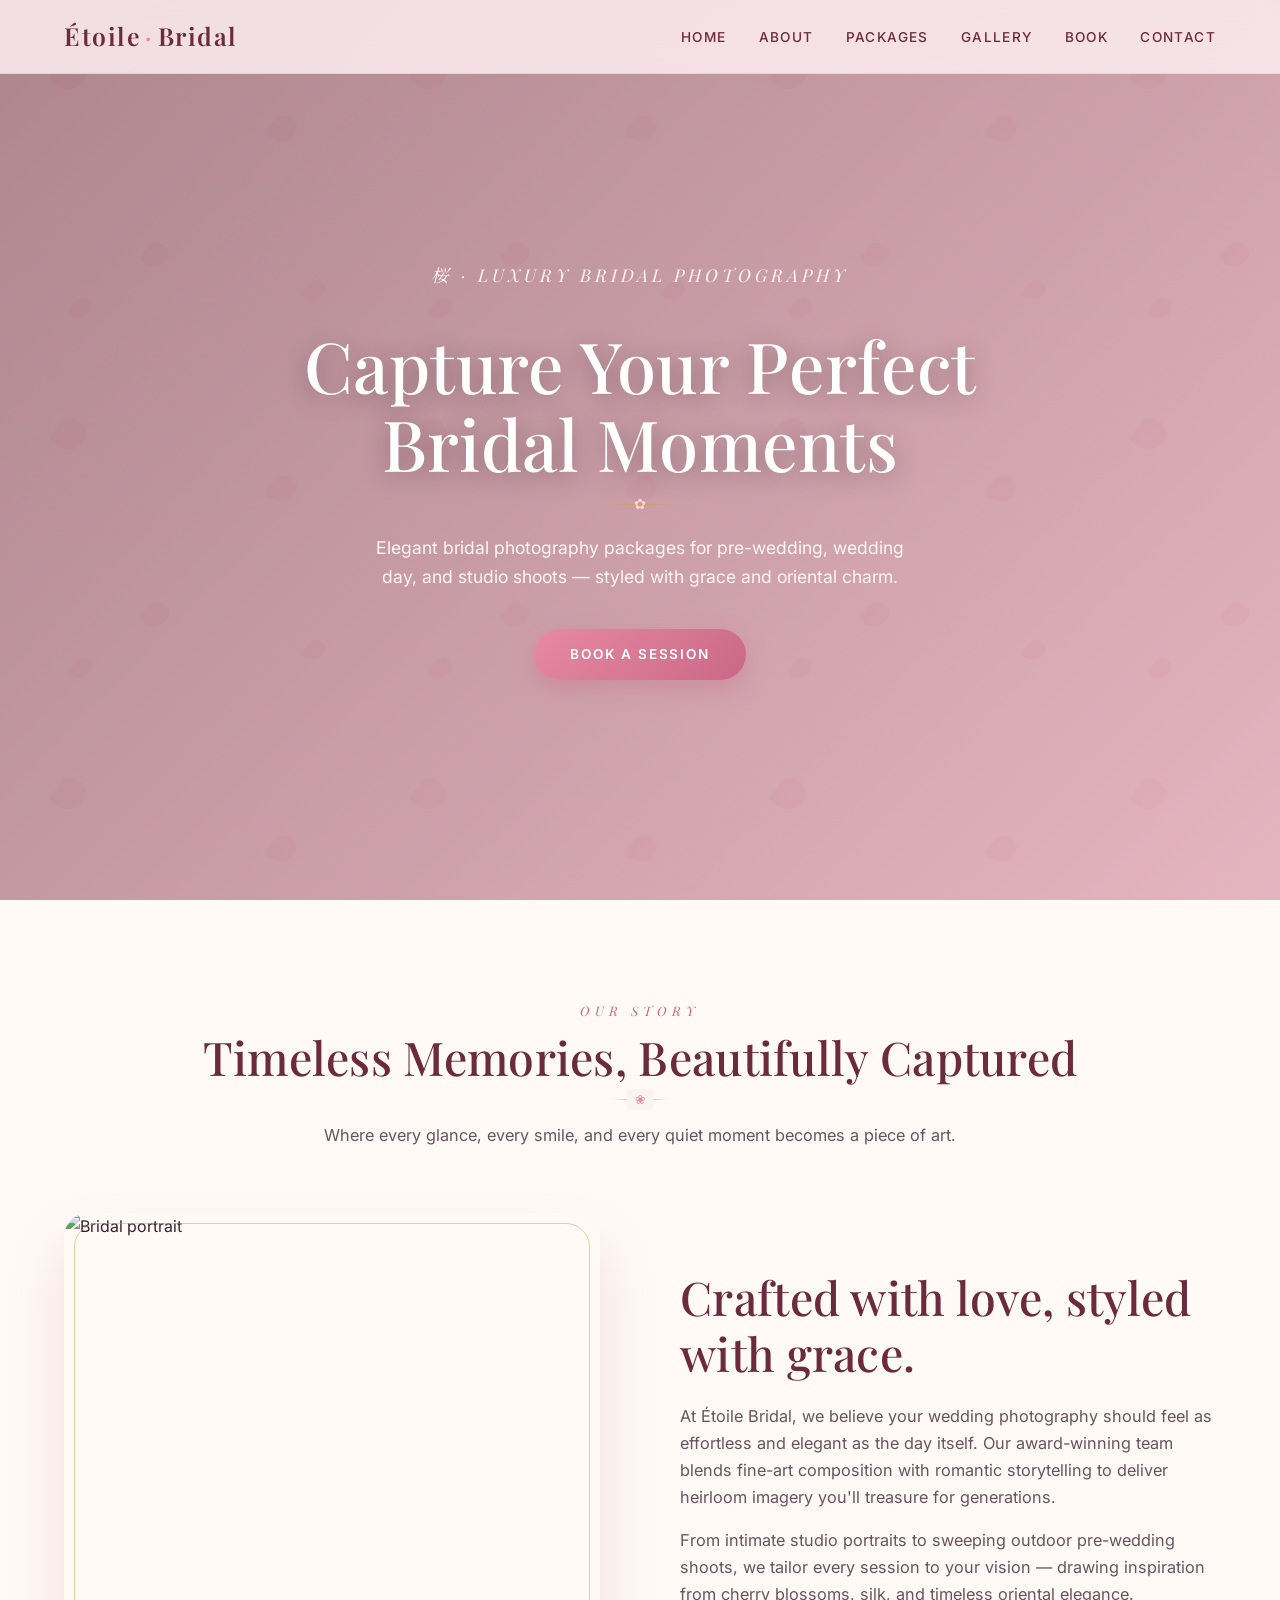
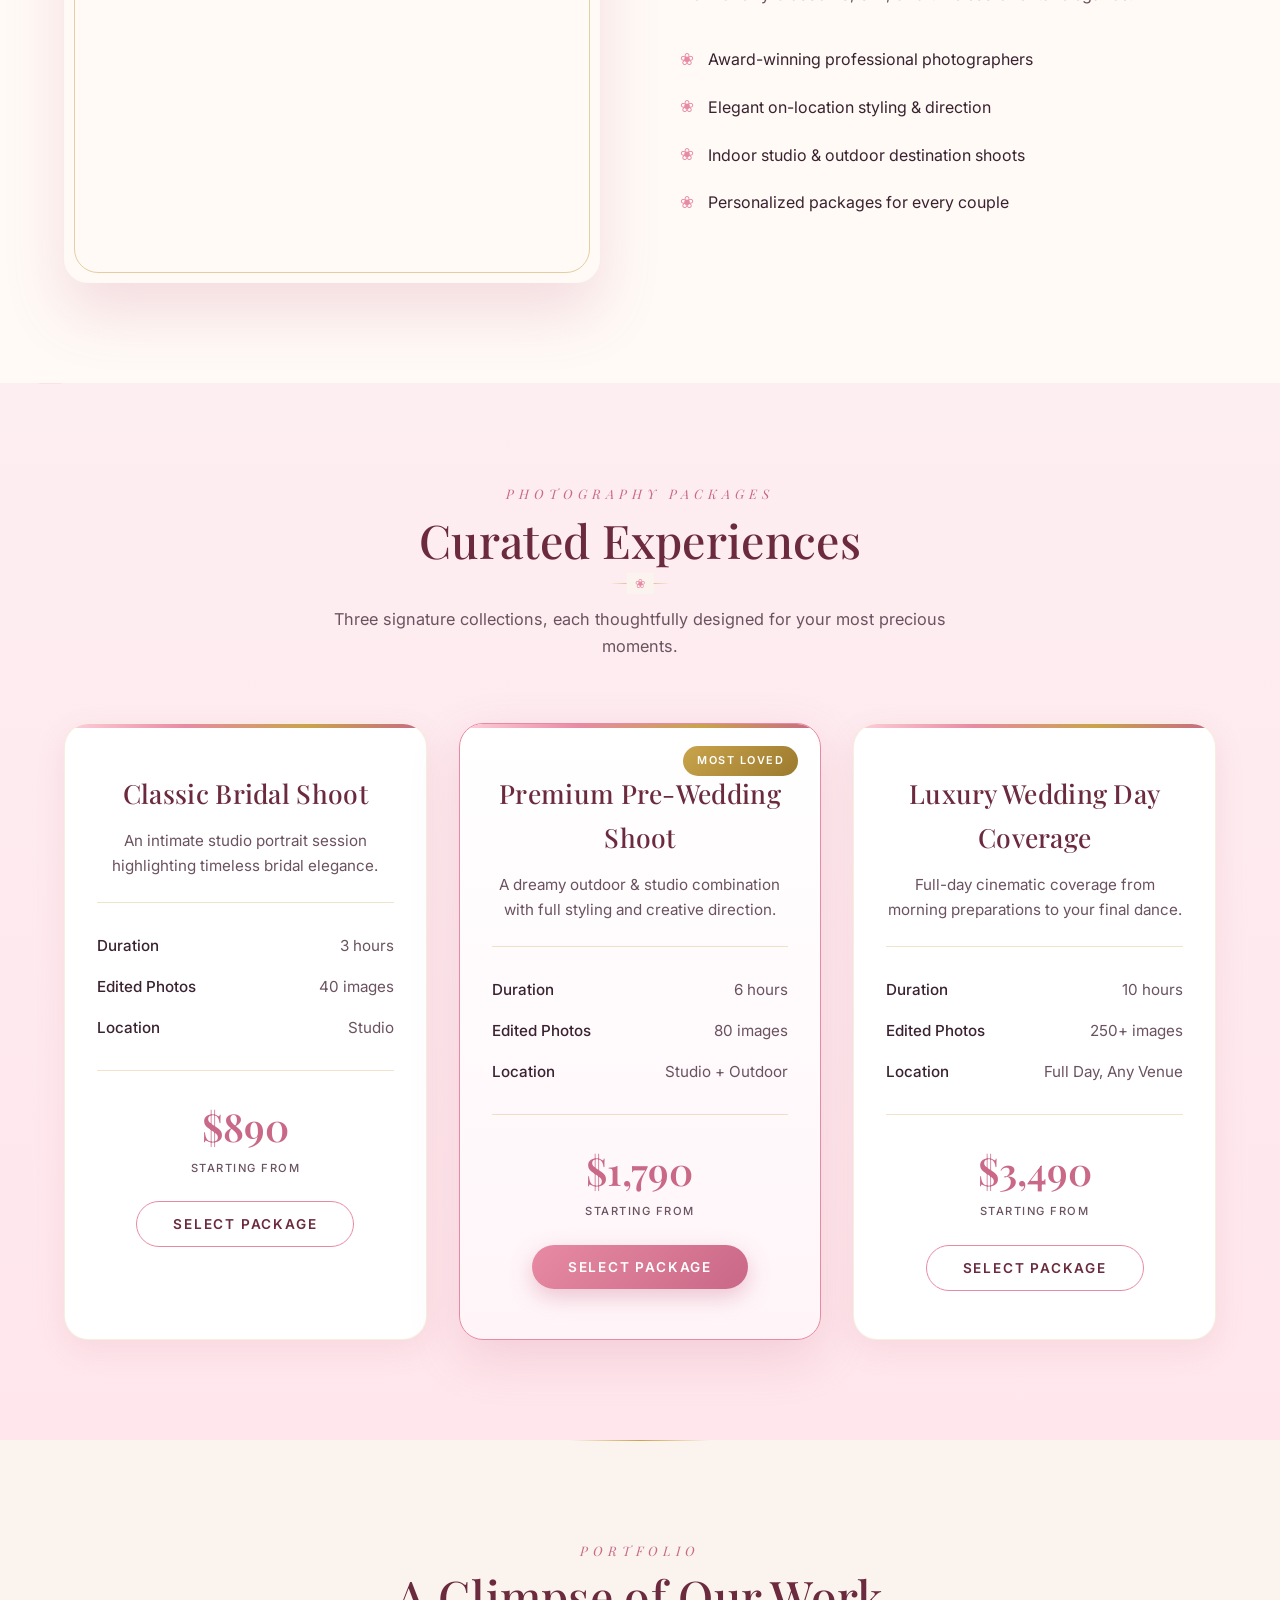
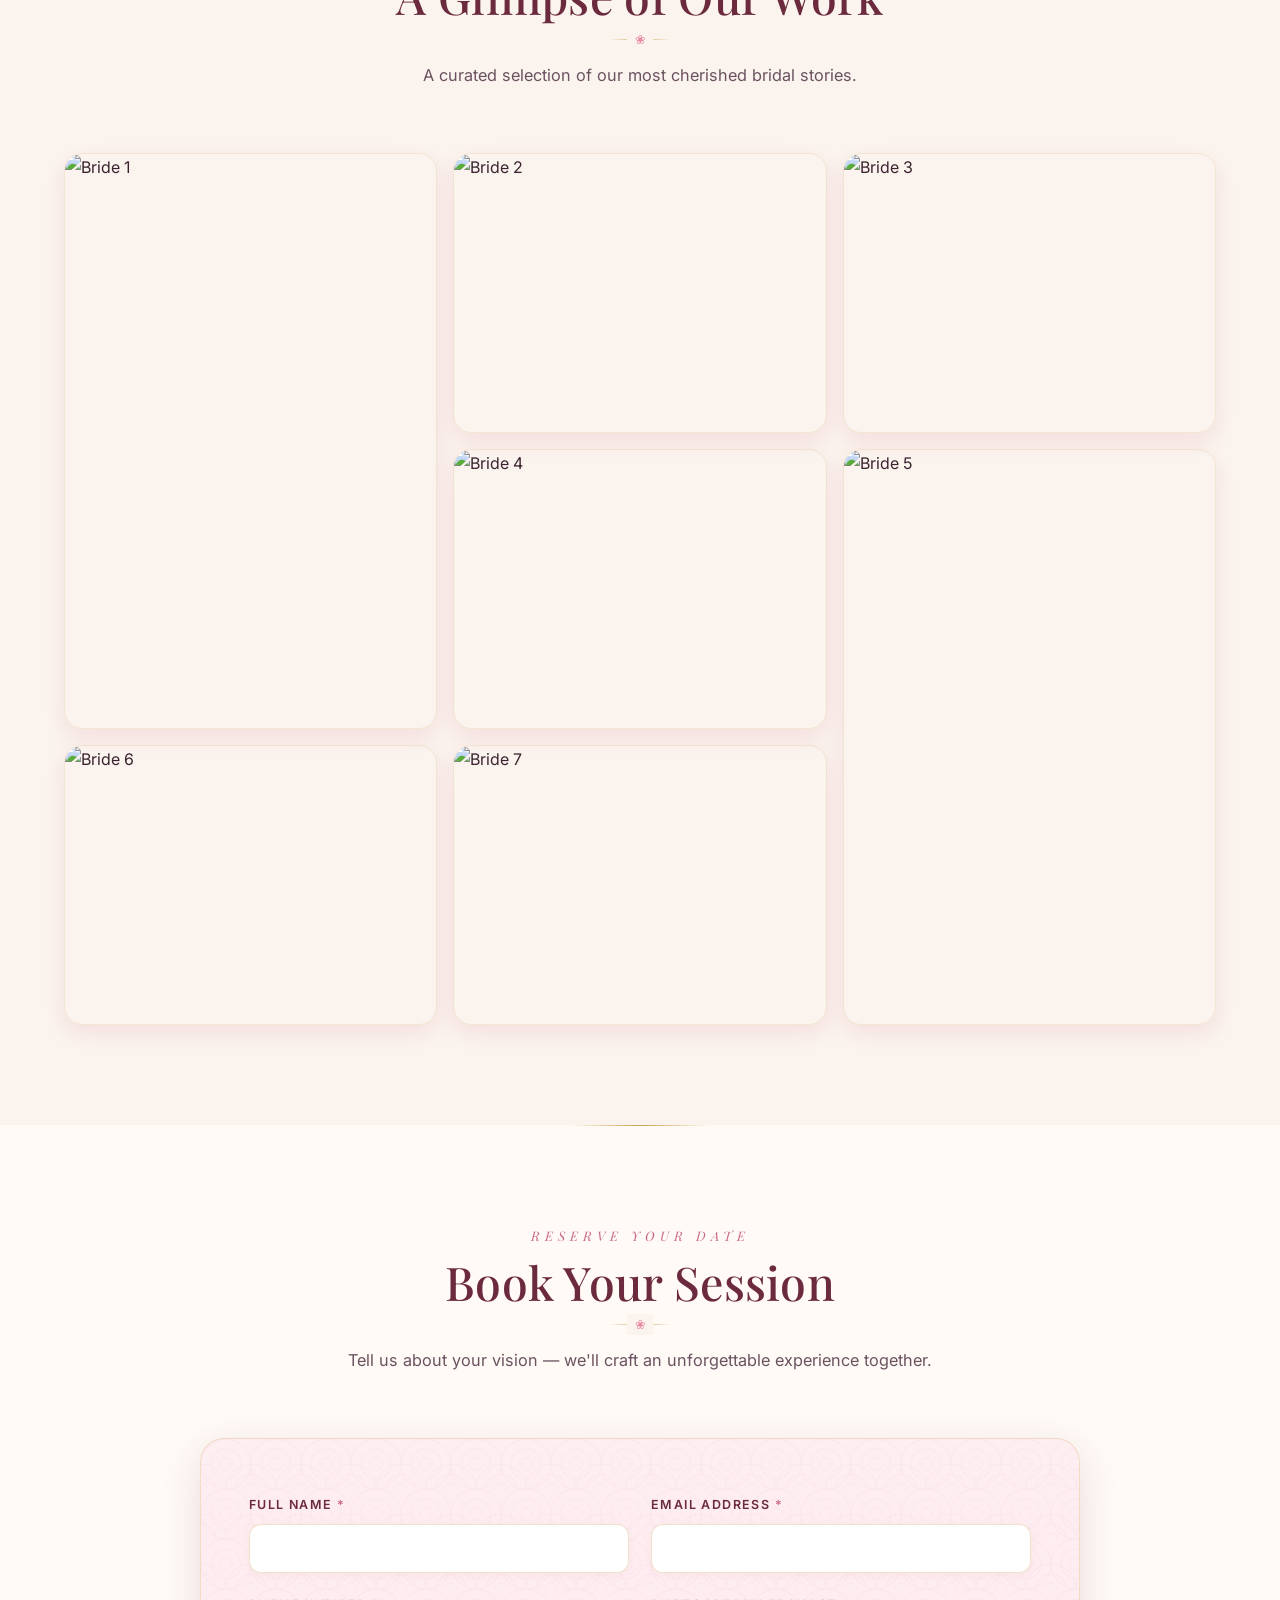
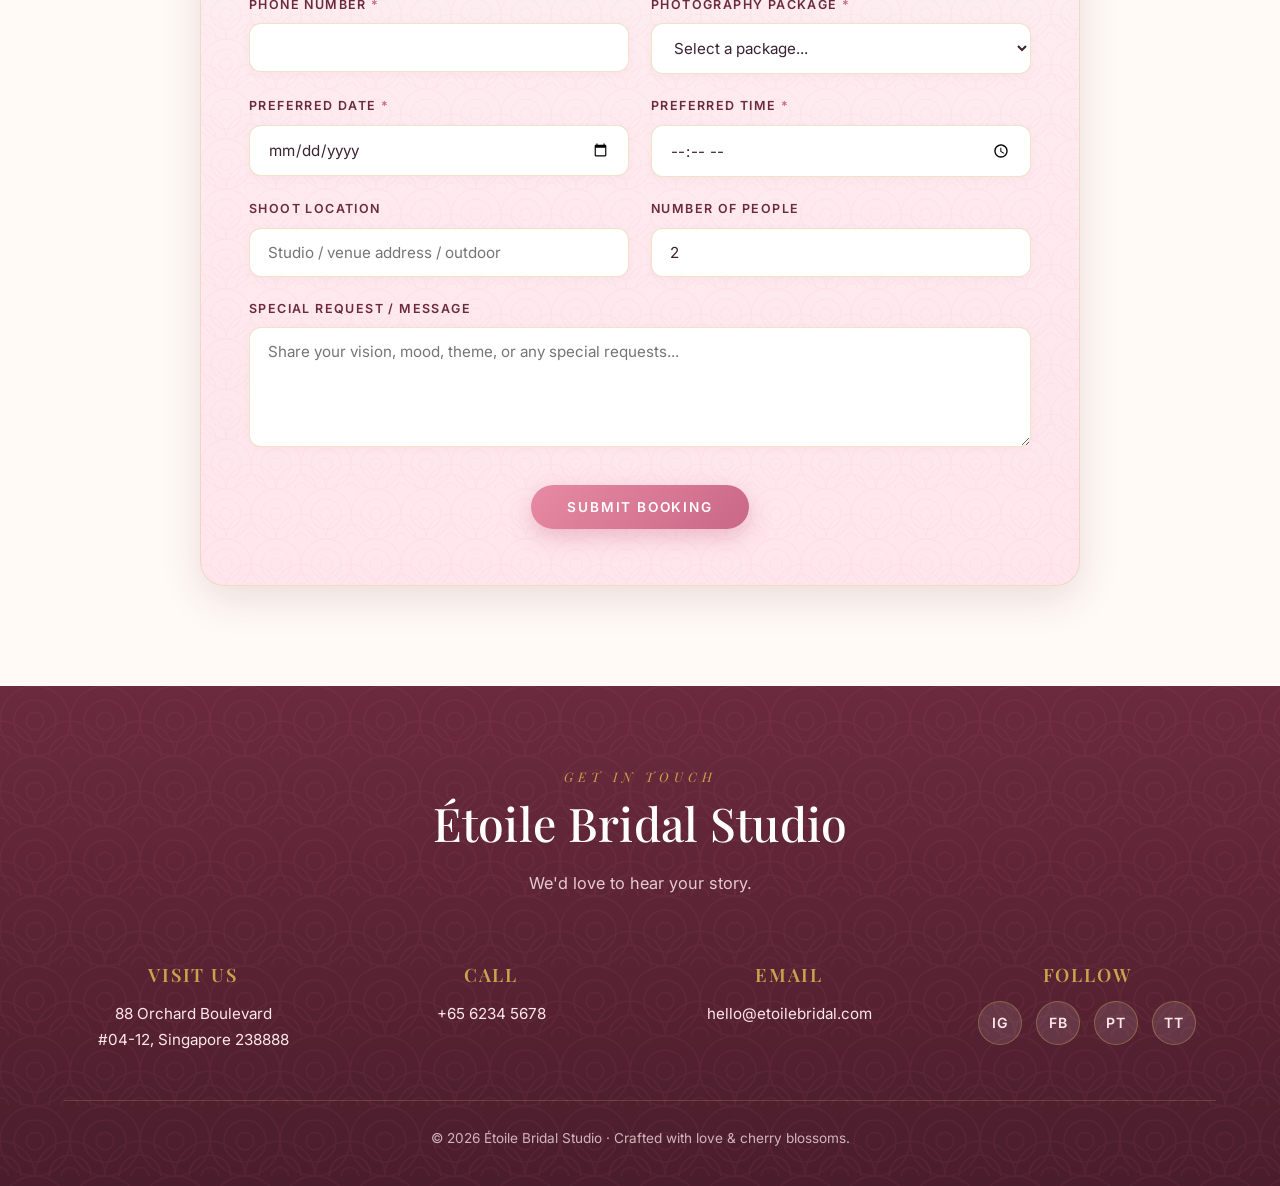
==== commit c3116901: "feat: redesign bride-booking with Pink & Oriental aesthetic - Update ui-ux-reviewer agent with Pink " ====
--- a/bride-booking/index.html
+++ b/bride-booking/index.html
@@ -6,26 +6,40 @@
 <title>Étoile Bridal — Luxury Bridal Photography</title>
 <link rel="preconnect" href="https://fonts.googleapis.com">
 <link rel="preconnect" href="https://fonts.gstatic.com" crossorigin>
-<link href="https://fonts.googleapis.com/css2?family=Cormorant+Garamond:wght@400;500;600;700&family=Inter:wght@300;400;500;600&display=swap" rel="stylesheet">
+<link href="https://fonts.googleapis.com/css2?family=Playfair+Display:ital,wght@0,400;0,500;0,600;0,700;1,400;1,500&family=Noto+Serif+JP:wght@400;500;600&family=Inter:wght@300;400;500;600&display=swap" rel="stylesheet">
 <style>
   :root {
-    --blush: #f5d9d4;
-    --blush-soft: #fbeae6;
-    --ivory: #fbf7f2;
-    --champagne: #e9d8be;
-    --beige: #d9c4a7;
-    --gold: #b8924a;
-    --gold-dark: #8a6a31;
-    --text: #3a2f2a;
-    --text-soft: #6b5b53;
+    /* Pink & Oriental palette */
+    --sakura: #ffd1dc;        /* cherry blossom pink */
+    --sakura-soft: #ffe6ec;   /* lighter blossom */
+    --rose: #e88aa3;          /* rose */
+    --rose-deep: #c96887;     /* deeper rose */
+    --plum: #6b2a3d;          /* plum (deep wine) */
+    --plum-soft: #8a3a52;
+    --gold: #c9a44c;          /* oriental gold */
+    --gold-dark: #9c7a2e;
+    --jade: #5b8c7a;          /* jade accent */
+    --jade-soft: #8fb3a3;
+    --cream: #fbf4ee;         /* cream background */
+    --blush-bg: #fdeef1;      /* blush background */
+    --ivory: #fffaf6;
+    --text: #3a2230;          /* deep plum-ish */
+    --text-soft: #6b5260;
     --white: #ffffff;
-    --shadow-sm: 0 4px 16px rgba(58, 47, 42, 0.06);
-    --shadow-md: 0 12px 40px rgba(58, 47, 42, 0.10);
-    --shadow-lg: 0 24px 60px rgba(58, 47, 42, 0.14);
+    --shadow-sm: 0 4px 16px rgba(201, 104, 135, 0.10);
+    --shadow-md: 0 12px 40px rgba(107, 42, 61, 0.14);
+    --shadow-lg: 0 24px 60px rgba(107, 42, 61, 0.18);
     --radius: 18px;
-    --radius-lg: 28px;
-    --serif: 'Cormorant Garamond', 'Times New Roman', serif;
+    --radius-lg: 24px;
+    --serif: 'Playfair Display', 'Noto Serif JP', 'Times New Roman', serif;
+    --serif-jp: 'Noto Serif JP', 'Playfair Display', serif;
     --sans: 'Inter', system-ui, -apple-system, sans-serif;
+
+    /* Seigaiha (wave) SVG pattern */
+    --seigaiha: url("data:image/svg+xml;utf8,<svg xmlns='http://www.w3.org/2000/svg' width='80' height='40' viewBox='0 0 80 40'><g fill='none' stroke='%23c96887' stroke-width='1' opacity='0.25'><circle cx='0' cy='40' r='20'/><circle cx='40' cy='40' r='20'/><circle cx='80' cy='40' r='20'/><circle cx='0' cy='40' r='12'/><circle cx='40' cy='40' r='12'/><circle cx='80' cy='40' r='12'/><circle cx='0' cy='40' r='5'/><circle cx='40' cy='40' r='5'/><circle cx='80' cy='40' r='5'/><circle cx='20' cy='20' r='20'/><circle cx='60' cy='20' r='20'/><circle cx='20' cy='20' r='12'/><circle cx='60' cy='20' r='12'/><circle cx='20' cy='20' r='5'/><circle cx='60' cy='20' r='5'/></g></svg>");
+
+    /* Sakura petal SVG */
+    --sakura-svg: url("data:image/svg+xml;utf8,<svg xmlns='http://www.w3.org/2000/svg' width='200' height='200' viewBox='0 0 200 200'><g fill='%23e88aa3' opacity='0.10'><path d='M30 40c5-10 15-10 18 0c0 8 -8 12 -16 8c-6-3 -5-5 -2-8z'/><path d='M150 70c5-8 12-8 15 0c0 7 -7 11 -14 7c-5-2 -4-4 -1-7z'/><path d='M80 140c4-7 11-7 14 0c0 6 -7 10 -13 7c-4-2 -4-4 -1-7z'/><path d='M170 160c3-6 9-6 11 0c0 5 -6 8 -11 6c-3-2 -3-4 0-6z'/><path d='M40 170c3-6 9-6 11 0c0 5 -6 8 -11 6c-3-2 -3-4 0-6z'/></g></svg>");
   }
 
   * { box-sizing: border-box; margin: 0; padding: 0; }
@@ -33,21 +47,24 @@
   body {
     font-family: var(--sans);
     color: var(--text);
-    background: var(--ivory);
-    line-height: 1.6;
-    font-weight: 300;
+    background: var(--cream);
+    line-height: 1.65;
+    font-weight: 400;
     -webkit-font-smoothing: antialiased;
+    background-image: var(--sakura-svg);
+    background-attachment: fixed;
+    background-size: 360px 360px;
   }
   img { display: block; max-width: 100%; }
 
   h1, h2, h3 {
     font-family: var(--serif);
     font-weight: 500;
-    color: var(--text);
-    letter-spacing: 0.5px;
-  }
-  h1 { font-size: clamp(2.4rem, 6vw, 4.6rem); line-height: 1.1; }
-  h2 { font-size: clamp(2rem, 4vw, 3rem); line-height: 1.2; }
+    color: var(--plum);
+    letter-spacing: 0.3px;
+  }
+  h1 { font-size: clamp(2.2rem, 5.6vw, 4.4rem); line-height: 1.1; font-weight: 600; }
+  h2 { font-size: clamp(1.9rem, 3.8vw, 2.9rem); line-height: 1.2; }
   h3 { font-size: 1.5rem; }
 
   .container {
@@ -56,81 +73,106 @@
     padding: 0 24px;
   }
 
+  /* Gold hairline divider */
+  .divider {
+    display: block;
+    width: 60px;
+    height: 1px;
+    background: linear-gradient(90deg, transparent, var(--gold), transparent);
+    margin: 14px auto 22px;
+    position: relative;
+  }
+  .divider::before {
+    content: '❀';
+    position: absolute;
+    top: -10px; left: 50%;
+    transform: translateX(-50%);
+    color: var(--rose);
+    background: var(--cream);
+    padding: 0 8px;
+    font-size: 0.8rem;
+  }
+
   /* ===== Navigation ===== */
   .nav {
     position: fixed;
     top: 0; left: 0; right: 0;
-    background: rgba(251, 247, 242, 0.85);
+    background: rgba(253, 238, 241, 0.85);
     backdrop-filter: blur(14px);
     -webkit-backdrop-filter: blur(14px);
     z-index: 1000;
     transition: box-shadow 0.3s ease, background 0.3s ease;
-    border-bottom: 1px solid rgba(184, 146, 74, 0.08);
-  }
-  .nav.scrolled { box-shadow: var(--shadow-sm); background: rgba(251, 247, 242, 0.95); }
+    border-bottom: 1px solid rgba(201, 164, 76, 0.20);
+  }
+  .nav.scrolled { box-shadow: var(--shadow-sm); background: rgba(253, 238, 241, 0.96); }
   .nav-inner {
     display: flex;
     align-items: center;
     justify-content: space-between;
-    padding: 18px 24px;
+    padding: 16px 24px;
     max-width: 1200px;
     margin: 0 auto;
   }
   .logo {
     font-family: var(--serif);
-    font-size: 1.6rem;
+    font-size: 1.55rem;
     font-weight: 600;
-    color: var(--text);
-    letter-spacing: 2px;
+    color: var(--plum);
+    letter-spacing: 1.5px;
     text-decoration: none;
   }
-  .logo span { color: var(--gold); font-style: italic; }
+  .logo span { color: var(--rose); font-style: italic; padding: 0 4px; }
 
   .nav-links {
     display: flex;
-    gap: 36px;
+    gap: 32px;
     list-style: none;
   }
   .nav-links a {
-    color: var(--text);
+    color: var(--plum);
     text-decoration: none;
-    font-size: 0.92rem;
-    font-weight: 400;
-    letter-spacing: 1px;
+    font-size: 0.85rem;
+    font-weight: 500;
+    letter-spacing: 1.4px;
     text-transform: uppercase;
     position: relative;
     transition: color 0.25s;
+    padding: 6px 0;
   }
   .nav-links a::after {
     content: '';
     position: absolute;
-    left: 0; bottom: -6px;
+    left: 0; bottom: 0;
     width: 0; height: 1px;
     background: var(--gold);
     transition: width 0.3s ease;
   }
-  .nav-links a:hover { color: var(--gold); }
+  .nav-links a:hover { color: var(--rose-deep); }
   .nav-links a:hover::after { width: 100%; }
+  .nav-links a:focus-visible { outline: 2px solid var(--gold); outline-offset: 4px; border-radius: 2px; }
 
   .hamburger {
     display: none;
     background: none;
     border: none;
     cursor: pointer;
-    width: 32px;
-    height: 32px;
+    width: 44px;
+    height: 44px;
     flex-direction: column;
     justify-content: center;
-    gap: 6px;
+    align-items: center;
+    gap: 5px;
+    padding: 0;
   }
   .hamburger span {
     display: block;
     width: 24px;
-    height: 1.5px;
-    background: var(--text);
+    height: 2px;
+    background: var(--plum);
+    border-radius: 2px;
     transition: all 0.3s ease;
   }
-  .hamburger.active span:nth-child(1) { transform: translateY(8px) rotate(45deg); }
+  .hamburger.active span:nth-child(1) { transform: translateY(7px) rotate(45deg); }
   .hamburger.active span:nth-child(2) { opacity: 0; }
   .hamburger.active span:nth-child(3) { transform: translateY(-7px) rotate(-45deg); }
 
@@ -138,10 +180,11 @@
   .btn {
     display: inline-block;
     padding: 14px 36px;
+    min-height: 44px;
     font-family: var(--sans);
     font-size: 0.85rem;
-    font-weight: 500;
-    letter-spacing: 2px;
+    font-weight: 600;
+    letter-spacing: 1.8px;
     text-transform: uppercase;
     text-decoration: none;
     border: none;
@@ -150,24 +193,27 @@
     transition: all 0.3s ease;
   }
   .btn-primary {
-    background: var(--gold);
+    background: linear-gradient(135deg, var(--rose), var(--rose-deep));
     color: var(--white);
-    box-shadow: 0 8px 24px rgba(184, 146, 74, 0.3);
+    box-shadow: 0 8px 22px rgba(201, 104, 135, 0.35);
   }
   .btn-primary:hover {
-    background: var(--gold-dark);
+    background: linear-gradient(135deg, var(--rose-deep), var(--plum));
     transform: translateY(-2px);
-    box-shadow: 0 12px 32px rgba(184, 146, 74, 0.4);
-  }
+    box-shadow: 0 12px 30px rgba(107, 42, 61, 0.40);
+  }
+  .btn-primary:focus-visible { outline: 3px solid var(--gold); outline-offset: 3px; }
   .btn-outline {
     background: transparent;
-    color: var(--text);
-    border: 1.5px solid var(--gold);
+    color: var(--plum);
+    border: 1.5px solid var(--rose);
   }
   .btn-outline:hover {
-    background: var(--gold);
+    background: var(--rose);
     color: var(--white);
-  }
+    border-color: var(--rose);
+  }
+  .btn-outline:focus-visible { outline: 3px solid var(--gold); outline-offset: 3px; }
 
   /* ===== Hero ===== */
   .hero {
@@ -185,7 +231,9 @@
     content: '';
     position: absolute;
     inset: 0;
-    background-image: url('https://images.unsplash.com/photo-1519741497674-611481863552?auto=format&fit=crop&w=2000&q=80');
+    background-image:
+      linear-gradient(135deg, rgba(107, 42, 61, 0.55), rgba(201, 104, 135, 0.45)),
+      url('https://images.unsplash.com/photo-1519741497674-611481863552?auto=format&fit=crop&w=2000&q=80');
     background-size: cover;
     background-position: center;
     z-index: -2;
@@ -194,58 +242,92 @@
     content: '';
     position: absolute;
     inset: 0;
-    background: linear-gradient(135deg, rgba(58, 47, 42, 0.55), rgba(184, 146, 74, 0.35));
+    background: var(--seigaiha);
+    background-size: 120px 60px;
+    opacity: 0.35;
     z-index: -1;
-  }
-  .hero-content { max-width: 820px; }
+    mix-blend-mode: overlay;
+  }
+  .hero-content { max-width: 820px; position: relative; }
   .hero-eyebrow {
     font-family: var(--serif);
     font-style: italic;
-    font-size: 1.2rem;
-    color: var(--blush-soft);
-    margin-bottom: 18px;
-    letter-spacing: 3px;
+    font-size: 1.1rem;
+    color: var(--sakura);
+    margin-bottom: 16px;
+    letter-spacing: 4px;
+    text-transform: uppercase;
   }
   .hero h1 {
     color: var(--white);
-    margin-bottom: 24px;
+    margin-bottom: 22px;
+    font-weight: 500;
+    text-shadow: 0 4px 24px rgba(58, 34, 48, 0.4);
+  }
+  .hero p {
+    font-size: 1.1rem;
+    margin-bottom: 38px;
+    color: #fff5f7;
     font-weight: 400;
-  }
-  .hero p {
-    font-size: 1.15rem;
-    margin-bottom: 40px;
-    opacity: 0.95;
-    font-weight: 300;
+    max-width: 560px;
+    margin-left: auto;
+    margin-right: auto;
+  }
+  .hero-divider {
+    width: 80px;
+    height: 1px;
+    background: linear-gradient(90deg, transparent, var(--gold), transparent);
+    margin: 0 auto 28px;
+    position: relative;
+  }
+  .hero-divider::before {
+    content: '✿';
+    position: absolute;
+    top: -12px; left: 50%;
+    transform: translateX(-50%);
+    color: var(--sakura);
+    font-size: 0.9rem;
   }
 
   /* ===== Section base ===== */
   section {
     padding: 100px 0;
+    position: relative;
   }
   .section-eyebrow {
     text-align: center;
     font-family: var(--serif);
     font-style: italic;
-    color: var(--gold);
-    letter-spacing: 4px;
+    color: var(--rose-deep);
+    letter-spacing: 5px;
     text-transform: uppercase;
-    font-size: 0.85rem;
-    margin-bottom: 12px;
+    font-size: 0.82rem;
+    margin-bottom: 8px;
   }
   .section-title {
     text-align: center;
-    margin-bottom: 16px;
+    margin-bottom: 8px;
   }
   .section-subtitle {
     text-align: center;
     color: var(--text-soft);
     max-width: 640px;
-    margin: 0 auto 64px;
-    font-size: 1.05rem;
+    margin: 18px auto 64px;
+    font-size: 1.02rem;
+  }
+
+  /* Top hairline ornament between sections */
+  section + section::before {
+    content: '';
+    position: absolute;
+    top: 0; left: 50%;
+    transform: translateX(-50%);
+    width: 140px; height: 1px;
+    background: linear-gradient(90deg, transparent, var(--gold), transparent);
   }
 
   /* ===== About ===== */
-  .about { background: var(--white); }
+  .about { background: var(--ivory); }
   .about-grid {
     display: grid;
     grid-template-columns: 1fr 1fr;
@@ -256,14 +338,23 @@
     position: relative;
     border-radius: var(--radius-lg);
     overflow: hidden;
-    box-shadow: var(--shadow-lg);
+    box-shadow: 0 30px 60px rgba(201, 104, 135, 0.20);
     aspect-ratio: 4/5;
   }
+  .about-image::after {
+    content: '';
+    position: absolute;
+    inset: 0;
+    border: 1px solid rgba(201, 164, 76, 0.5);
+    border-radius: var(--radius-lg);
+    pointer-events: none;
+    margin: 10px;
+  }
   .about-image img { width: 100%; height: 100%; object-fit: cover; }
-  .about-text h2 { margin-bottom: 24px; }
+  .about-text h2 { margin-bottom: 22px; }
   .about-text p {
     color: var(--text-soft);
-    margin-bottom: 18px;
+    margin-bottom: 16px;
     font-size: 1.02rem;
   }
   .about-features {
@@ -272,19 +363,33 @@
   }
   .about-features li {
     padding: 10px 0;
-    color: var(--text-soft);
+    color: var(--text);
     display: flex;
     align-items: center;
     gap: 14px;
   }
   .about-features li::before {
-    content: '✦';
-    color: var(--gold);
-    font-size: 1rem;
+    content: '❀';
+    color: var(--rose);
+    font-size: 1.05rem;
   }
 
   /* ===== Packages ===== */
-  .packages { background: var(--blush-soft); }
+  .packages {
+    background: linear-gradient(180deg, var(--blush-bg), var(--sakura-soft));
+    overflow: hidden;
+  }
+  .packages::before {
+    content: '';
+    position: absolute;
+    inset: 0;
+    background: var(--seigaiha);
+    background-size: 160px 80px;
+    opacity: 0.35;
+    pointer-events: none;
+  }
+  .packages > .container { position: relative; }
+
   .package-grid {
     display: grid;
     grid-template-columns: repeat(auto-fit, minmax(300px, 1fr));
@@ -293,57 +398,61 @@
   .package-card {
     background: var(--white);
     border-radius: var(--radius-lg);
-    padding: 48px 36px;
+    padding: 48px 32px;
     text-align: center;
-    box-shadow: var(--shadow-sm);
+    box-shadow: 0 10px 30px rgba(201, 104, 135, 0.12);
     transition: transform 0.4s ease, box-shadow 0.4s ease;
     position: relative;
     overflow: hidden;
+    border: 1px solid rgba(201, 164, 76, 0.18);
   }
   .package-card::before {
     content: '';
     position: absolute;
     top: 0; left: 0; right: 0;
     height: 4px;
-    background: linear-gradient(90deg, var(--blush), var(--gold), var(--champagne));
+    background: linear-gradient(90deg, var(--sakura), var(--rose), var(--gold), var(--rose-deep));
   }
   .package-card:hover {
     transform: translateY(-10px);
-    box-shadow: var(--shadow-lg);
+    box-shadow: 0 24px 60px rgba(201, 104, 135, 0.25);
   }
   .package-card.featured {
-    background: linear-gradient(180deg, var(--white), #fffaf2);
-    border: 1px solid var(--champagne);
+    background: linear-gradient(180deg, var(--white), #fff5f8);
+    border: 1.5px solid var(--rose);
+    box-shadow: 0 18px 50px rgba(201, 104, 135, 0.20);
   }
   .package-badge {
     position: absolute;
-    top: 24px;
-    right: 24px;
-    background: var(--gold);
+    top: 22px;
+    right: 22px;
+    background: linear-gradient(135deg, var(--gold), var(--gold-dark));
     color: var(--white);
-    font-size: 0.7rem;
+    font-size: 0.68rem;
     letter-spacing: 1.5px;
     text-transform: uppercase;
     padding: 6px 14px;
     border-radius: 50px;
+    font-weight: 600;
   }
   .package-card h3 {
-    margin-bottom: 14px;
-    font-size: 1.7rem;
+    margin-bottom: 12px;
+    font-size: 1.65rem;
+    color: var(--plum);
   }
   .package-desc {
     color: var(--text-soft);
     font-size: 0.95rem;
-    margin-bottom: 28px;
+    margin-bottom: 24px;
     min-height: 48px;
   }
   .package-meta {
     list-style: none;
-    margin: 28px 0;
+    margin: 24px 0;
     text-align: left;
-    border-top: 1px solid var(--blush-soft);
-    border-bottom: 1px solid var(--blush-soft);
-    padding: 24px 0;
+    border-top: 1px solid rgba(201, 164, 76, 0.30);
+    border-bottom: 1px solid rgba(201, 164, 76, 0.30);
+    padding: 22px 0;
   }
   .package-meta li {
     padding: 8px 0;
@@ -356,22 +465,23 @@
   .package-price {
     font-family: var(--serif);
     font-size: 2.4rem;
-    color: var(--gold-dark);
-    margin: 18px 0 6px;
+    color: var(--rose-deep);
+    margin: 18px 0 4px;
     font-weight: 600;
   }
   .package-price small {
     font-family: var(--sans);
-    font-size: 0.75rem;
+    font-size: 0.7rem;
     color: var(--text-soft);
     letter-spacing: 1.5px;
     text-transform: uppercase;
     display: block;
-    margin-bottom: 28px;
+    margin-bottom: 24px;
+    font-weight: 500;
   }
 
   /* ===== Gallery ===== */
-  .gallery { background: var(--ivory); }
+  .gallery { background: var(--cream); }
   .gallery-grid {
     display: grid;
     grid-template-columns: repeat(3, 1fr);
@@ -383,7 +493,8 @@
     overflow: hidden;
     border-radius: var(--radius);
     cursor: pointer;
-    box-shadow: var(--shadow-sm);
+    box-shadow: 0 8px 22px rgba(201, 104, 135, 0.15);
+    border: 1px solid rgba(201, 164, 76, 0.18);
   }
   .gallery-item.tall { grid-row: span 2; }
   .gallery-item img {
@@ -396,23 +507,36 @@
     content: '';
     position: absolute;
     inset: 0;
-    background: linear-gradient(180deg, transparent 50%, rgba(58, 47, 42, 0.5));
+    background: linear-gradient(180deg, transparent 50%, rgba(107, 42, 61, 0.55));
     opacity: 0;
     transition: opacity 0.4s ease;
   }
-  .gallery-item:hover img { transform: scale(1.08); }
+  .gallery-item:hover img { transform: scale(1.06); }
   .gallery-item:hover::after { opacity: 1; }
 
   /* ===== Booking ===== */
-  .booking { background: var(--white); }
+  .booking { background: var(--ivory); }
   .booking-wrap {
     max-width: 880px;
     margin: 0 auto;
-    background: linear-gradient(180deg, var(--ivory), var(--blush-soft));
+    background: linear-gradient(180deg, var(--blush-bg), var(--sakura-soft));
     border-radius: var(--radius-lg);
-    padding: 64px 56px;
+    padding: 56px 48px;
     box-shadow: var(--shadow-md);
-  }
+    border: 1px solid rgba(201, 164, 76, 0.25);
+    position: relative;
+    overflow: hidden;
+  }
+  .booking-wrap::before {
+    content: '';
+    position: absolute;
+    inset: 0;
+    background: var(--seigaiha);
+    background-size: 100px 50px;
+    opacity: 0.18;
+    pointer-events: none;
+  }
+  .booking-wrap > * { position: relative; }
   .form-grid {
     display: grid;
     grid-template-columns: 1fr 1fr;
@@ -423,43 +547,45 @@
   .form-group label {
     font-size: 0.78rem;
     text-transform: uppercase;
-    letter-spacing: 1.5px;
-    color: var(--text);
+    letter-spacing: 1.4px;
+    color: var(--plum);
     margin-bottom: 8px;
-    font-weight: 500;
-  }
-  .form-group label .req { color: var(--gold); }
+    font-weight: 600;
+  }
+  .form-group label .req { color: var(--rose-deep); }
   .form-group input,
   .form-group select,
   .form-group textarea {
     padding: 14px 18px;
+    min-height: 48px;
     background: var(--white);
-    border: 1.5px solid transparent;
+    border: 1.5px solid rgba(201, 164, 76, 0.30);
     border-radius: 12px;
     font-family: var(--sans);
     font-size: 0.95rem;
     color: var(--text);
     transition: border-color 0.25s, box-shadow 0.25s;
-    box-shadow: var(--shadow-sm);
+    box-shadow: 0 2px 8px rgba(201, 104, 135, 0.06);
   }
   .form-group input:focus,
   .form-group select:focus,
   .form-group textarea:focus {
     outline: none;
-    border-color: var(--gold);
-    box-shadow: 0 0 0 4px rgba(184, 146, 74, 0.12);
+    border-color: var(--rose);
+    box-shadow: 0 0 0 4px rgba(232, 138, 163, 0.20);
   }
   .form-group input.error,
   .form-group select.error,
   .form-group textarea.error {
-    border-color: #d97373;
+    border-color: #c05656;
   }
   .form-group textarea { resize: vertical; min-height: 120px; }
   .form-error {
-    color: #c45a5a;
-    font-size: 0.8rem;
+    color: #b04444;
+    font-size: 0.82rem;
     margin-top: 6px;
     display: none;
+    font-weight: 500;
   }
   .form-group.invalid .form-error { display: block; }
   .form-submit {
@@ -469,75 +595,93 @@
   }
   .success-message {
     display: none;
-    background: linear-gradient(135deg, var(--champagne), var(--blush));
+    background: linear-gradient(135deg, var(--sakura), var(--sakura-soft));
+    border: 1px solid var(--gold);
     border-radius: var(--radius);
     padding: 40px;
     text-align: center;
     margin-top: 24px;
   }
   .success-message.show { display: block; animation: fadeUp 0.5s ease; }
-  .success-message h3 { color: var(--gold-dark); margin-bottom: 10px; }
+  .success-message h3 { color: var(--plum); margin-bottom: 10px; font-size: 1.6rem; }
   .success-message p { color: var(--text); }
 
   /* ===== Contact ===== */
   .contact {
-    background: var(--text);
-    color: var(--blush-soft);
-    padding: 80px 0 40px;
-  }
-  .contact .section-eyebrow { color: var(--champagne); }
+    background: linear-gradient(180deg, var(--plum), #4a1d2c);
+    color: var(--sakura-soft);
+    padding: 80px 0 36px;
+    position: relative;
+    overflow: hidden;
+  }
+  .contact::before {
+    content: '';
+    position: absolute;
+    inset: 0;
+    background: var(--seigaiha);
+    background-size: 140px 70px;
+    opacity: 0.30;
+    pointer-events: none;
+  }
+  .contact > .container { position: relative; }
+  .contact .section-eyebrow { color: var(--gold); }
   .contact .section-title { color: var(--white); }
   .contact-grid {
     display: grid;
     grid-template-columns: repeat(auto-fit, minmax(220px, 1fr));
     gap: 40px;
-    margin-bottom: 56px;
+    margin-bottom: 48px;
     text-align: center;
   }
   .contact-item h4 {
     font-family: var(--serif);
-    color: var(--champagne);
-    font-size: 1.2rem;
+    color: var(--gold);
+    font-size: 1.15rem;
     margin-bottom: 10px;
-    font-weight: 500;
-    letter-spacing: 1.5px;
+    font-weight: 600;
+    letter-spacing: 1.8px;
+    text-transform: uppercase;
   }
   .contact-item p, .contact-item a {
-    color: var(--blush-soft);
+    color: var(--sakura-soft);
     text-decoration: none;
-    opacity: 0.8;
     font-size: 0.95rem;
     line-height: 1.7;
   }
-  .contact-item a:hover { color: var(--white); opacity: 1; }
+  .contact-item a:hover { color: var(--white); text-decoration: underline; text-underline-offset: 3px; }
+  .contact-item a:focus-visible { outline: 2px solid var(--gold); outline-offset: 3px; border-radius: 2px; }
   .socials {
     display: flex;
-    gap: 16px;
+    gap: 14px;
     justify-content: center;
   }
   .socials a {
-    width: 42px; height: 42px;
+    width: 44px; height: 44px;
     border-radius: 50%;
-    background: rgba(255,255,255,0.08);
+    background: rgba(255,255,255,0.10);
+    border: 1px solid rgba(201, 164, 76, 0.4);
     display: flex;
     align-items: center;
     justify-content: center;
-    transition: background 0.3s, transform 0.3s;
-    color: var(--blush-soft);
+    transition: background 0.3s, transform 0.3s, border-color 0.3s;
+    color: var(--sakura-soft);
     text-decoration: none;
-    font-size: 0.95rem;
+    font-size: 0.88rem;
+    font-weight: 600;
+    letter-spacing: 1px;
   }
   .socials a:hover {
-    background: var(--gold);
+    background: var(--rose);
+    border-color: var(--rose);
     color: var(--white);
     transform: translateY(-3px);
   }
   .footer-bottom {
-    border-top: 1px solid rgba(255,255,255,0.08);
-    padding-top: 28px;
+    border-top: 1px solid rgba(201, 164, 76, 0.25);
+    padding-top: 26px;
     text-align: center;
     font-size: 0.85rem;
-    opacity: 0.6;
+    color: rgba(255, 230, 236, 0.75);
   }
 
   /* ===== Animations ===== */
@@ -554,17 +698,24 @@
     opacity: 1;
     transform: translateY(0);
   }
+  @media (prefers-reduced-motion: reduce) {
+    *, *::before, *::after {
+      animation-duration: 0.01ms !important;
+      transition-duration: 0.01ms !important;
+    }
+    .reveal { opacity: 1; transform: none; }
+  }
 
   /* ===== Responsive ===== */
   @media (max-width: 900px) {
     .about-grid { grid-template-columns: 1fr; gap: 48px; }
     .form-grid { grid-template-columns: 1fr; }
-    .booking-wrap { padding: 48px 28px; }
+    .booking-wrap { padding: 44px 24px; }
     .gallery-grid {
       grid-template-columns: repeat(2, 1fr);
       grid-auto-rows: 220px;
     }
-    section { padding: 70px 0; }
+    section { padding: 72px 0; }
   }
   @media (max-width: 720px) {
     .hamburger { display: flex; }
@@ -573,30 +724,43 @@
       top: 100%;
       left: 0; right: 0;
       flex-direction: column;
-      background: var(--ivory);
+      background: var(--blush-bg);
       gap: 0;
       padding: 0;
       max-height: 0;
       overflow: hidden;
       transition: max-height 0.4s ease;
       box-shadow: var(--shadow-sm);
+      border-bottom: 1px solid rgba(201, 164, 76, 0.25);
     }
-    .nav-links.open { max-height: 400px; }
+    .nav-links.open { max-height: 500px; }
     .nav-links li {
       width: 100%;
       text-align: center;
-      border-bottom: 1px solid rgba(184, 146, 74, 0.08);
+      border-bottom: 1px solid rgba(201, 164, 76, 0.18);
     }
+    .nav-links li:last-child { border-bottom: none; }
     .nav-links a {
       display: block;
       padding: 18px 0;
+      font-size: 0.9rem;
     }
     .gallery-grid {
       grid-template-columns: 1fr;
       grid-auto-rows: 240px;
     }
     .gallery-item.tall { grid-row: span 1; }
+    .hero { padding: 100px 20px 60px; }
     .hero p { font-size: 1rem; }
+    .hero-eyebrow { font-size: 0.95rem; letter-spacing: 3px; }
+    .container { padding: 0 20px; }
+    section { padding: 64px 0; }
+    .section-subtitle { margin-bottom: 44px; }
+    .package-card { padding: 40px 26px; }
+    .booking-wrap { padding: 36px 20px; }
+  }
+  @media (max-width: 400px) {
+    .btn { padding: 14px 28px; font-size: 0.8rem; letter-spacing: 1.4px; }
   }
 </style>
 </head>
@@ -614,7 +778,7 @@
       <li><a href="#booking">Book</a></li>
       <li><a href="#contact">Contact</a></li>
     </ul>
-    <button class="hamburger" id="hamburger" aria-label="Menu">
+    <button class="hamburger" id="hamburger" aria-label="Menu" aria-expanded="false">
       <span></span><span></span><span></span>
     </button>
   </div>
@@ -623,9 +787,10 @@
 <!-- ===== Hero ===== -->
 <header class="hero" id="home">
   <div class="hero-content">
-    <p class="hero-eyebrow">Luxury Bridal Photography</p>
+    <p class="hero-eyebrow">桜 · Luxury Bridal Photography</p>
     <h1>Capture Your Perfect Bridal Moments</h1>
-    <p>Elegant bridal photography packages for pre-wedding, wedding day, and studio shoots.</p>
+    <div class="hero-divider"></div>
+    <p>Elegant bridal photography packages for pre-wedding, wedding day, and studio shoots — styled with grace and oriental charm.</p>
     <a href="#booking" class="btn btn-primary cta-book">Book a Session</a>
   </div>
 </header>
@@ -635,6 +800,7 @@
   <div class="container">
     <p class="section-eyebrow reveal">Our Story</p>
     <h2 class="section-title reveal">Timeless Memories, Beautifully Captured</h2>
+    <span class="divider reveal"></span>
     <p class="section-subtitle reveal">Where every glance, every smile, and every quiet moment becomes a piece of art.</p>
     <div class="about-grid">
       <div class="about-image reveal">
@@ -642,12 +808,12 @@
       </div>
       <div class="about-text reveal">
         <h2>Crafted with love, styled with grace.</h2>
-        <p>At Étoile Bridal, we believe your wedding photography should feel as effortless and elegant as the day itself. Our award-winning team combines fine-art composition with romantic storytelling to deliver heirloom imagery you'll treasure for generations.</p>
-        <p>From intimate studio portraits to sweeping outdoor pre-wedding shoots, we tailor every session to your vision.</p>
+        <p>At Étoile Bridal, we believe your wedding photography should feel as effortless and elegant as the day itself. Our award-winning team blends fine-art composition with romantic storytelling to deliver heirloom imagery you'll treasure for generations.</p>
+        <p>From intimate studio portraits to sweeping outdoor pre-wedding shoots, we tailor every session to your vision — drawing inspiration from cherry blossoms, silk, and timeless oriental elegance.</p>
         <ul class="about-features">
           <li>Award-winning professional photographers</li>
-          <li>Elegant on-location styling & direction</li>
-          <li>Indoor studio & outdoor destination shoots</li>
+          <li>Elegant on-location styling &amp; direction</li>
+          <li>Indoor studio &amp; outdoor destination shoots</li>
           <li>Personalized packages for every couple</li>
         </ul>
       </div>
@@ -660,6 +826,7 @@
   <div class="container">
     <p class="section-eyebrow reveal">Photography Packages</p>
     <h2 class="section-title reveal">Curated Experiences</h2>
+    <span class="divider reveal"></span>
     <p class="section-subtitle reveal">Three signature collections, each thoughtfully designed for your most precious moments.</p>
     <div class="package-grid">
 
@@ -678,7 +845,7 @@
       <div class="package-card featured reveal">
         <span class="package-badge">Most Loved</span>
         <h3>Premium Pre-Wedding Shoot</h3>
-        <p class="package-desc">A dreamy outdoor & studio combination with full styling and creative direction.</p>
+        <p class="package-desc">A dreamy outdoor &amp; studio combination with full styling and creative direction.</p>
         <ul class="package-meta">
           <li><span>Duration</span><span>6 hours</span></li>
           <li><span>Edited Photos</span><span>80 images</span></li>
@@ -709,6 +876,7 @@
   <div class="container">
     <p class="section-eyebrow reveal">Portfolio</p>
     <h2 class="section-title reveal">A Glimpse of Our Work</h2>
+    <span class="divider reveal"></span>
     <p class="section-subtitle reveal">A curated selection of our most cherished bridal stories.</p>
     <div class="gallery-grid">
       <div class="gallery-item tall reveal"><img src="https://images.unsplash.com/photo-1519741497674-611481863552?auto=format&fit=crop&w=800&q=80" alt="Bride 1"/></div>
@@ -727,6 +895,7 @@
   <div class="container">
     <p class="section-eyebrow reveal">Reserve Your Date</p>
     <h2 class="section-title reveal">Book Your Session</h2>
+    <span class="divider reveal"></span>
     <p class="section-subtitle reveal">Tell us about your vision — we'll craft an unforgettable experience together.</p>
 
     <div class="booking-wrap reveal">
@@ -797,7 +966,7 @@
       </form>
 
       <div class="success-message" id="successMessage">
-        <h3>✦ Thank You ✦</h3>
+        <h3>❀ Thank You ❀</h3>
         <p>Your booking request has been received. Our team will contact you within 24 hours to confirm the details.</p>
       </div>
     </div>
@@ -809,7 +978,7 @@
   <div class="container">
     <p class="section-eyebrow">Get In Touch</p>
     <h2 class="section-title">Étoile Bridal Studio</h2>
-    <p class="section-subtitle" style="color: rgba(251,234,230,0.75)">We'd love to hear your story.</p>
+    <p class="section-subtitle" style="color: rgba(255,230,236,0.85)">We'd love to hear your story.</p>
 
     <div class="contact-grid">
       <div class="contact-item">
@@ -836,7 +1005,7 @@
     </div>
 
     <div class="footer-bottom">
-      © 2026 Étoile Bridal Studio. Crafted with love.
+      © 2026 Étoile Bridal Studio · Crafted with love &amp; cherry blossoms.
     </div>
   </div>
 </footer>
@@ -857,13 +1026,15 @@
   const hamburger = document.getElementById('hamburger');
   const navLinks = document.getElementById('navLinks');
   hamburger.addEventListener('click', () => {
-    hamburger.classList.toggle('active');
+    const isOpen = hamburger.classList.toggle('active');
     navLinks.classList.toggle('open');
+    hamburger.setAttribute('aria-expanded', isOpen ? 'true' : 'false');
   });
   navLinks.querySelectorAll('a').forEach(a => {
     a.addEventListener('click', () => {
       hamburger.classList.remove('active');
       navLinks.classList.remove('open');
+      hamburger.setAttribute('aria-expanded', 'false');
     });
   });
 
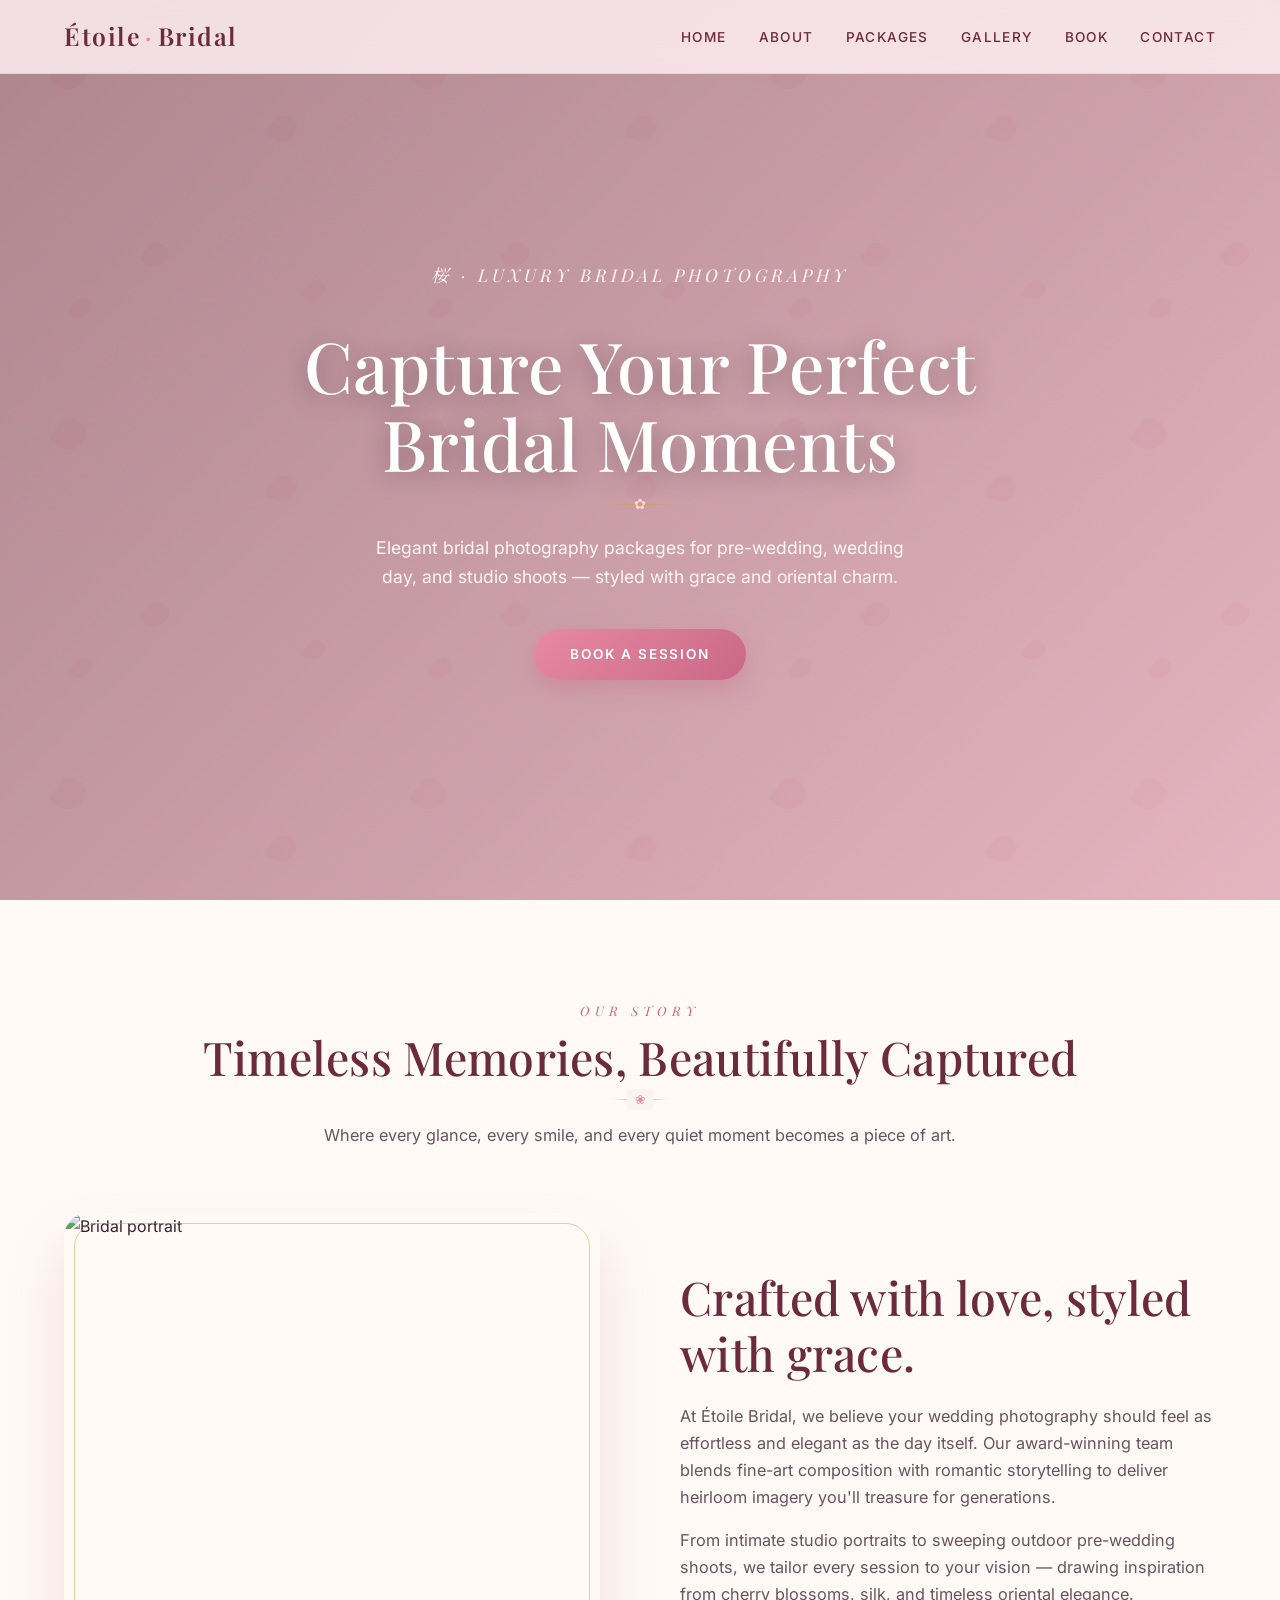
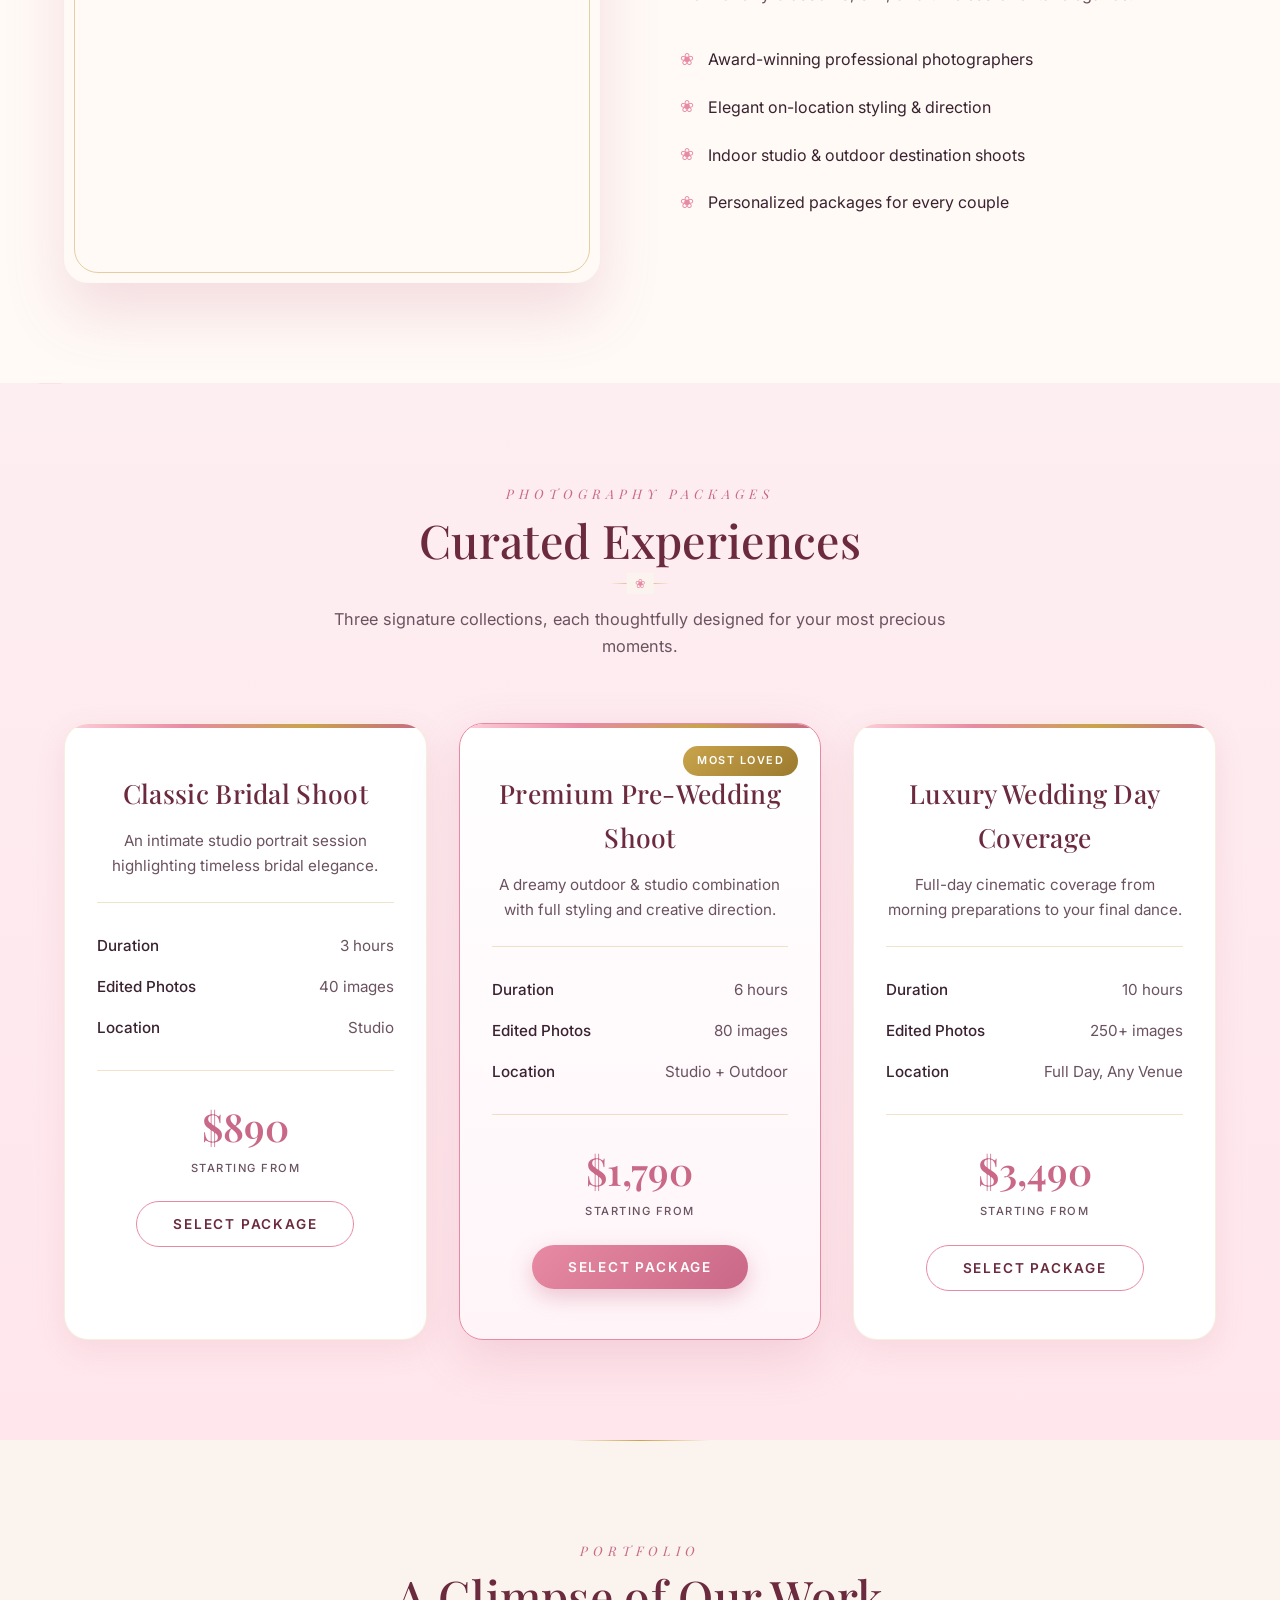
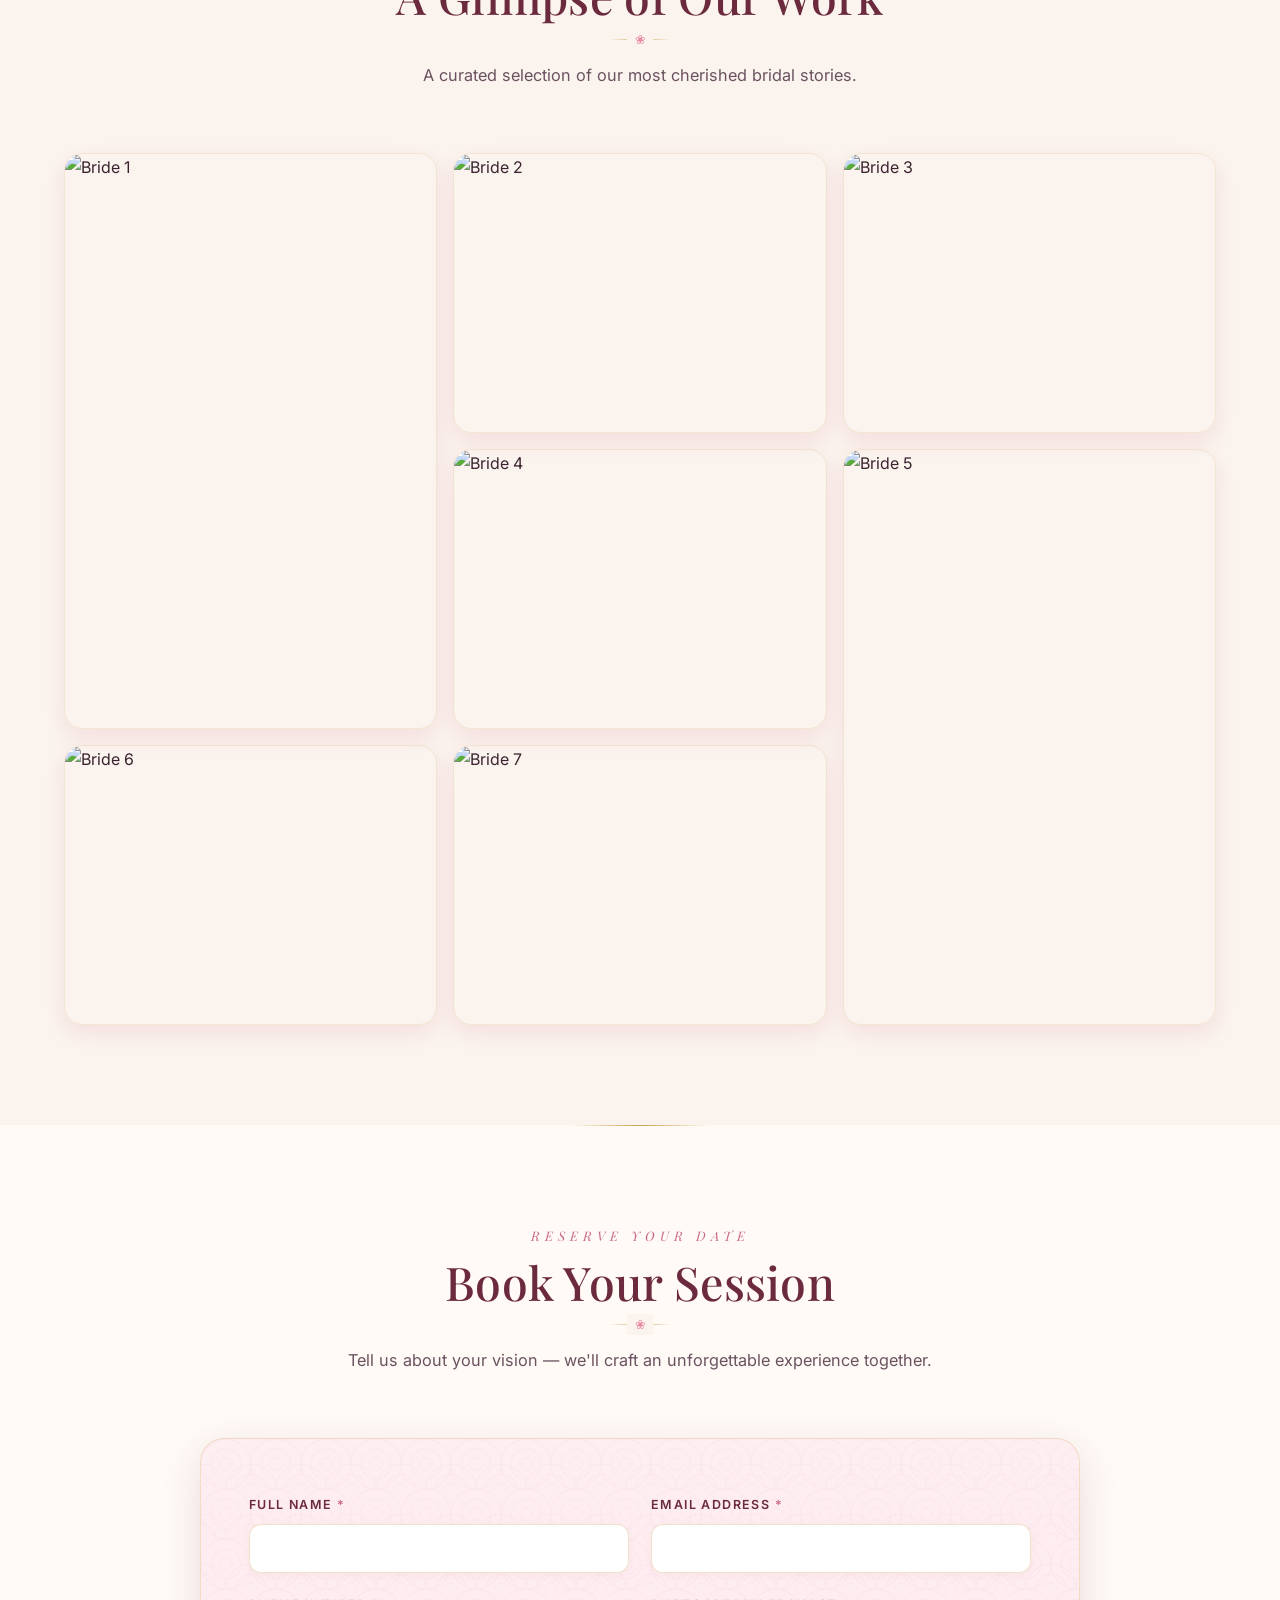
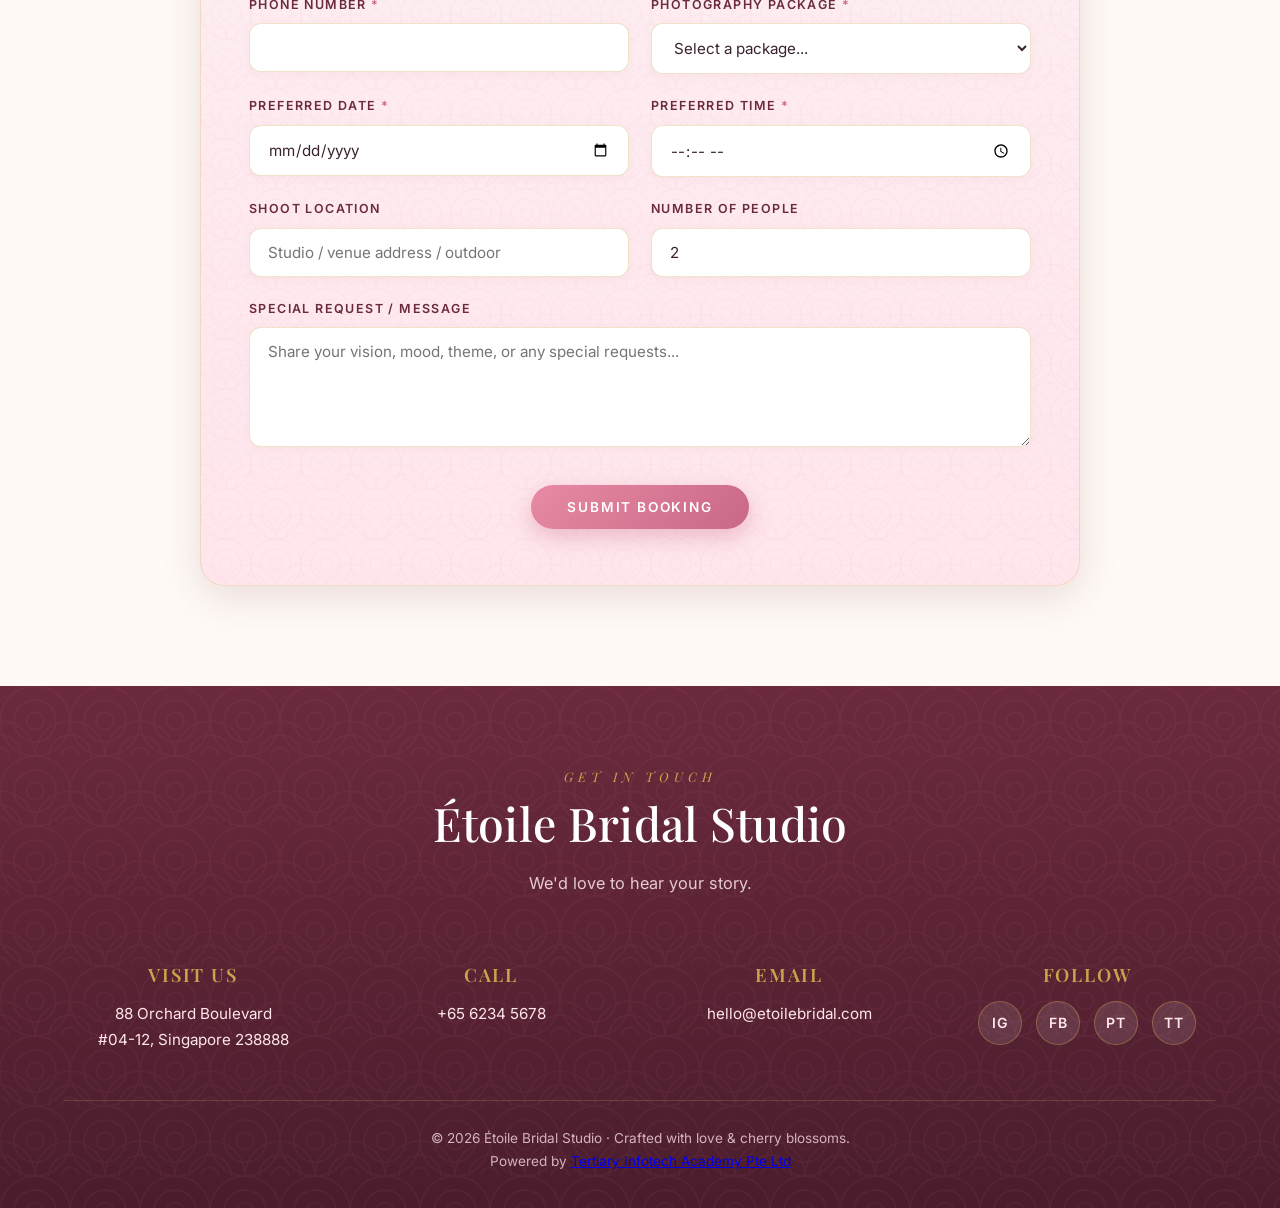
==== commit a5af5614: "feat: add Tertiary Infotech Academy attribution to bride-booking footer Co-Authored-By: Claude <nore" ====
--- a/bride-booking/index.html
+++ b/bride-booking/index.html
@@ -1005,7 +1005,8 @@
     </div>
 
     <div class="footer-bottom">
-      © 2026 Étoile Bridal Studio · Crafted with love &amp; cherry blossoms.
+      © 2026 Étoile Bridal Studio · Crafted with love &amp; cherry blossoms.<br>
+      Powered by <a href="https://www.tertiarycourses.com.sg/" target="_blank" rel="noopener">Tertiary Infotech Academy Pte Ltd</a>
     </div>
   </div>
 </footer>
